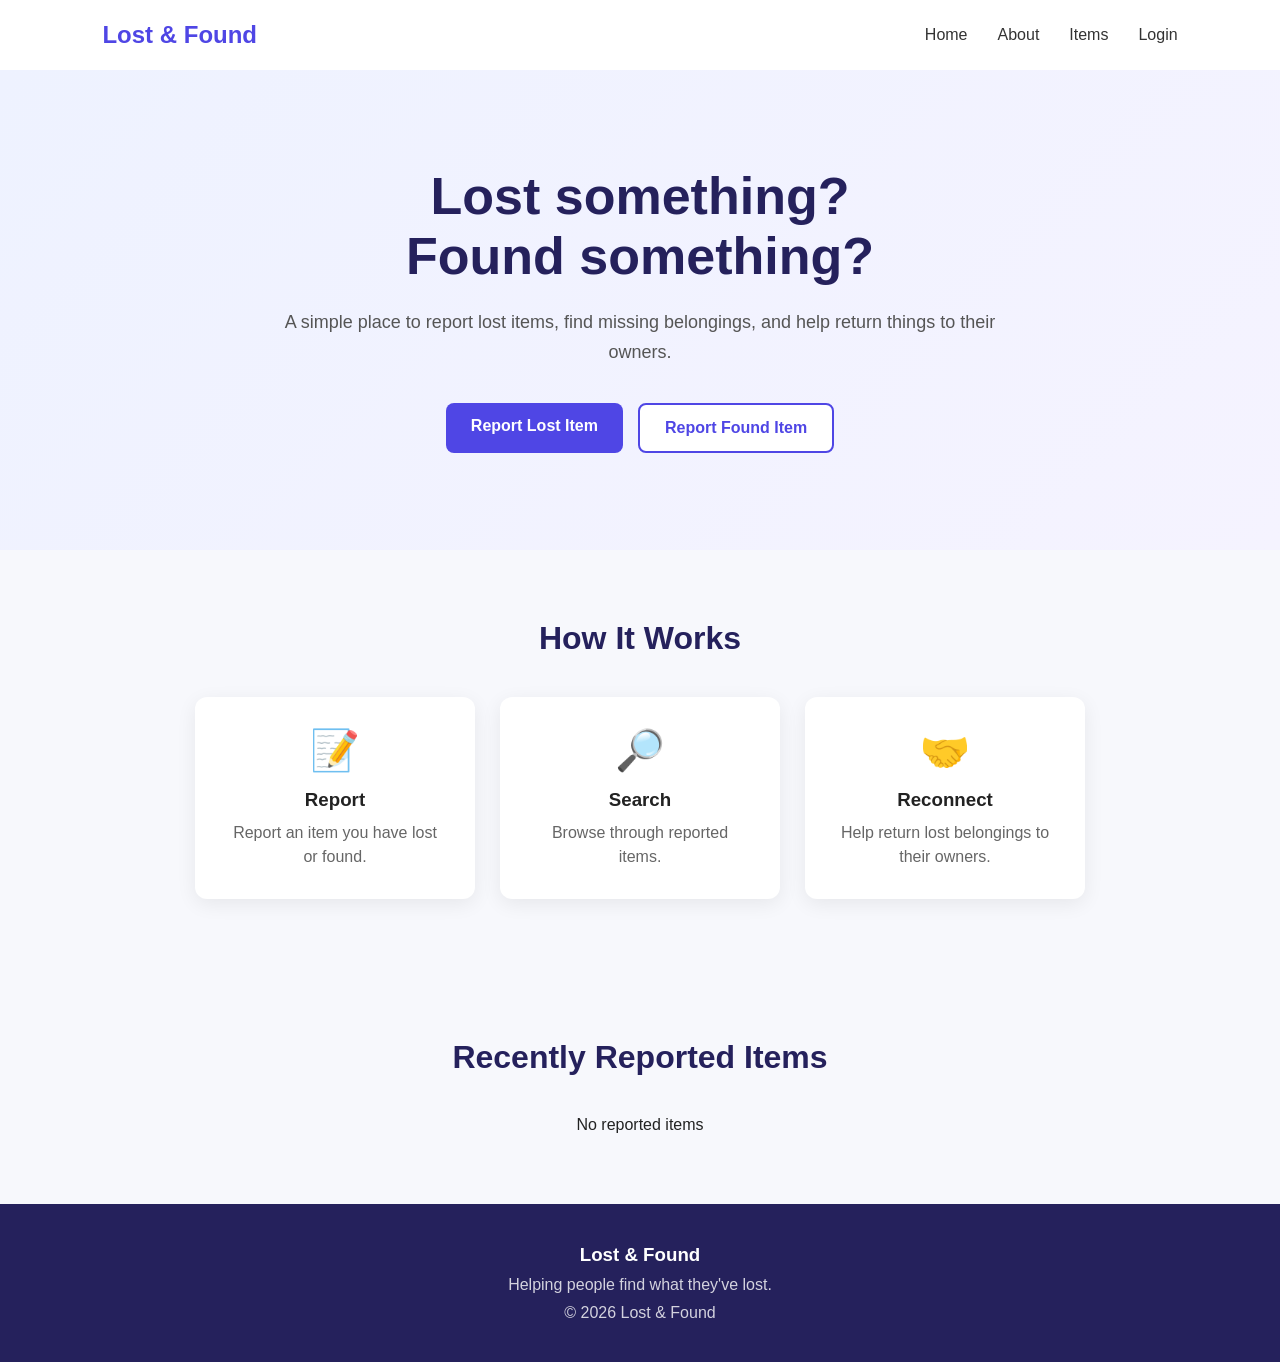
==== index.html @ a11829dc "Initial commit: Lost and Found web project" ====
<!DOCTYPE html>
<html lang="en">

<head>
    <meta charset="UTF-8">
    <meta name="viewport" content="width=device-width, initial-scale=1.0">

    <title>Lost & Found</title>

    <link rel="stylesheet" href="style.css">
</head>

<body>

    <!-- Navigation Bar -->
    <nav>
        <div class="logo">Lost & Found</div>

        <div class="nav-links">
    		<a href="index.html">Home</a>
    		<a href="#about">About</a>
    		<a href="#items">Items</a>
    		<a href="login.html">Login</a>
	</div>
    </nav>


    <!-- Hero Section -->
    <section class="hero">

        <div class="hero-text">

            <h1>Lost something?<br>Found something?</h1>

            <p>
                A simple place to report lost items,
                find missing belongings, and help return
                things to their owners.
            </p>

            <div class="buttons">

                <a href="report.html?type=lost" class="button lost-button">
                    Report Lost Item
                </a>

                <a href="report.html?type=found" class="button found-button">
                    Report Found Item
                </a>

            </div>

        </div>

    </section>


    <!-- How It Works -->
    <section class="section" id="about">

        <h2>How It Works</h2>

        <div class="steps">

            <div class="card">
                <div class="icon">📝</div>
                <h3>Report</h3>
                <p>
                    Report an item you have lost or found.
                </p>
            </div>

            <div class="card">
                <div class="icon">🔎</div>
                <h3>Search</h3>
                <p>
                    Browse through reported items.
                </p>
            </div>

            <div class="card">
                <div class="icon">🤝</div>
                <h3>Reconnect</h3>
                <p>
                    Help return lost belongings to their owners.
                </p>
            </div>

        </div>

    </section>


    <!-- Recent Items -->
    <section class="section" id="items">

        <h2>Recently Reported Items</h2>

       
               
                <p>
                    No reported items
                </p>

               
    </section>


    <!-- Footer -->
    <footer>

        <h3>Lost & Found</h3>

        <p>
            Helping people find what they've lost.
        </p>

        <p>
            © 2026 Lost & Found
        </p>

    </footer>


    <script>

        function showMessage() {

            alert(
                "Item details will be available here."
            );

        }

    </script>

</body>

</html>
---- style.css ----
/* General page settings */

* {
    margin: 0;
    padding: 0;
    box-sizing: border-box;
}

body {
    font-family: Arial, sans-serif;
    background-color: #f7f8fc;
    color: #222;
}


/* Navigation Bar */

nav {
    height: 70px;

    display: flex;
    align-items: center;
    justify-content: space-between;

    padding: 0 8%;

    background-color: white;

    box-shadow: 0 2px 10px rgba(0, 0, 0, 0.08);
}

.logo {
    font-size: 24px;
    font-weight: bold;
    color: #4f46e5;
}

.nav-links {
    display: flex;
    gap: 30px;
}

.nav-links a {
    text-decoration: none;
    color: #333;
    font-weight: 500;
}

.nav-links a:hover {
    color: #4f46e5;
}


/* Hero Section */

.hero {
    min-height: 480px;

    display: flex;
    align-items: center;
    justify-content: center;

    text-align: center;

    padding: 60px 20px;

    background: linear-gradient(
        135deg,
        #eef2ff,
        #f5f3ff
    );
}

.hero-text {
    max-width: 750px;
}

.hero h1 {
    font-size: 52px;
    line-height: 1.15;
    margin-bottom: 20px;
    color: #25215c;
}

.hero p {
    font-size: 18px;
    line-height: 1.7;
    color: #555;

    margin-bottom: 35px;
}


/* Buttons */

.buttons {
    display: flex;
    justify-content: center;
    gap: 15px;
    flex-wrap: wrap;
}

.button {
    padding: 14px 25px;

    border-radius: 8px;

    text-decoration: none;

    font-weight: bold;

    transition: 0.2s;
}

.lost-button {
    background-color: #4f46e5;
    color: white;
}

.found-button {
    background-color: white;
    color: #4f46e5;

    border: 2px solid #4f46e5;
}

.button:hover {
    transform: translateY(-2px);
}


/* General Sections */

.section {
    padding: 70px 8%;
    text-align: center;
}

.section h2 {
    font-size: 32px;
    margin-bottom: 40px;
    color: #25215c;
}


/* How It Works */

.steps {
    display: flex;
    justify-content: center;
    gap: 25px;
    flex-wrap: wrap;
}

.card {
    background-color: white;

    width: 280px;

    padding: 30px;

    border-radius: 12px;

    box-shadow: 0 5px 20px rgba(0, 0, 0, 0.07);
}

.icon {
    font-size: 40px;
    margin-bottom: 15px;
}

.card h3 {
    margin-bottom: 10px;
}

.card p {
    color: #666;
    line-height: 1.5;
}


/* Items */

.items-container {
    display: flex;
    justify-content: center;
    gap: 25px;
    flex-wrap: wrap;
}

.item-card {
    background-color: white;

    width: 280px;

    padding: 25px;

    text-align: left;

    border-radius: 12px;

    box-shadow: 0 5px 20px rgba(0, 0, 0, 0.07);
}

.item-card h3 {
    margin: 15px 0;
}

.item-card p {
    margin: 8px 0;
    color: #666;
}


/* Lost / Found labels */

.status {
    display: inline-block;

    padding: 5px 10px;

    border-radius: 20px;

    font-size: 12px;

    font-weight: bold;
}

.status.lost {
    background-color: #fee2e2;
    color: #dc2626;
}

.status.found {
    background-color: #dcfce7;
    color: #16a34a;
}


/* Item button */

.item-card button {
    margin-top: 15px;

    padding: 10px 15px;

    border: none;

    border-radius: 6px;

    background-color: #4f46e5;

    color: white;

    cursor: pointer;
}

.item-card button:hover {
    background-color: #3730a3;
}


/* Footer */

footer {
    text-align: center;

    padding: 40px;

    background-color: #25215c;

    color: white;
}

footer p {
    margin-top: 10px;
    opacity: 0.8;
}

/* Report Form */

.form-container {
    max-width: 600px;
    margin: auto;

    background-color: white;

    padding: 35px;

    border-radius: 12px;

    box-shadow: 0 5px 20px rgba(0, 0, 0, 0.08);

    text-align: left;
}

form {
    display: flex;
    flex-direction: column;
    gap: 10px;
}

form label {
    font-weight: bold;
    margin-top: 10px;
}

form input,
form select,
form textarea {
    padding: 12px;

    border: 1px solid #ccc;

    border-radius: 6px;

    font-family: inherit;

    font-size: 15px;
}

form textarea {
    resize: vertical;
}

.submit-button {
    margin-top: 20px;

    padding: 14px;

    border: none;

    border-radius: 7px;

    background-color: #4f46e5;

    color: white;

    font-size: 16px;

    font-weight: bold;

    cursor: pointer;
}

.submit-button:hover {
    background-color: #3730a3;
}
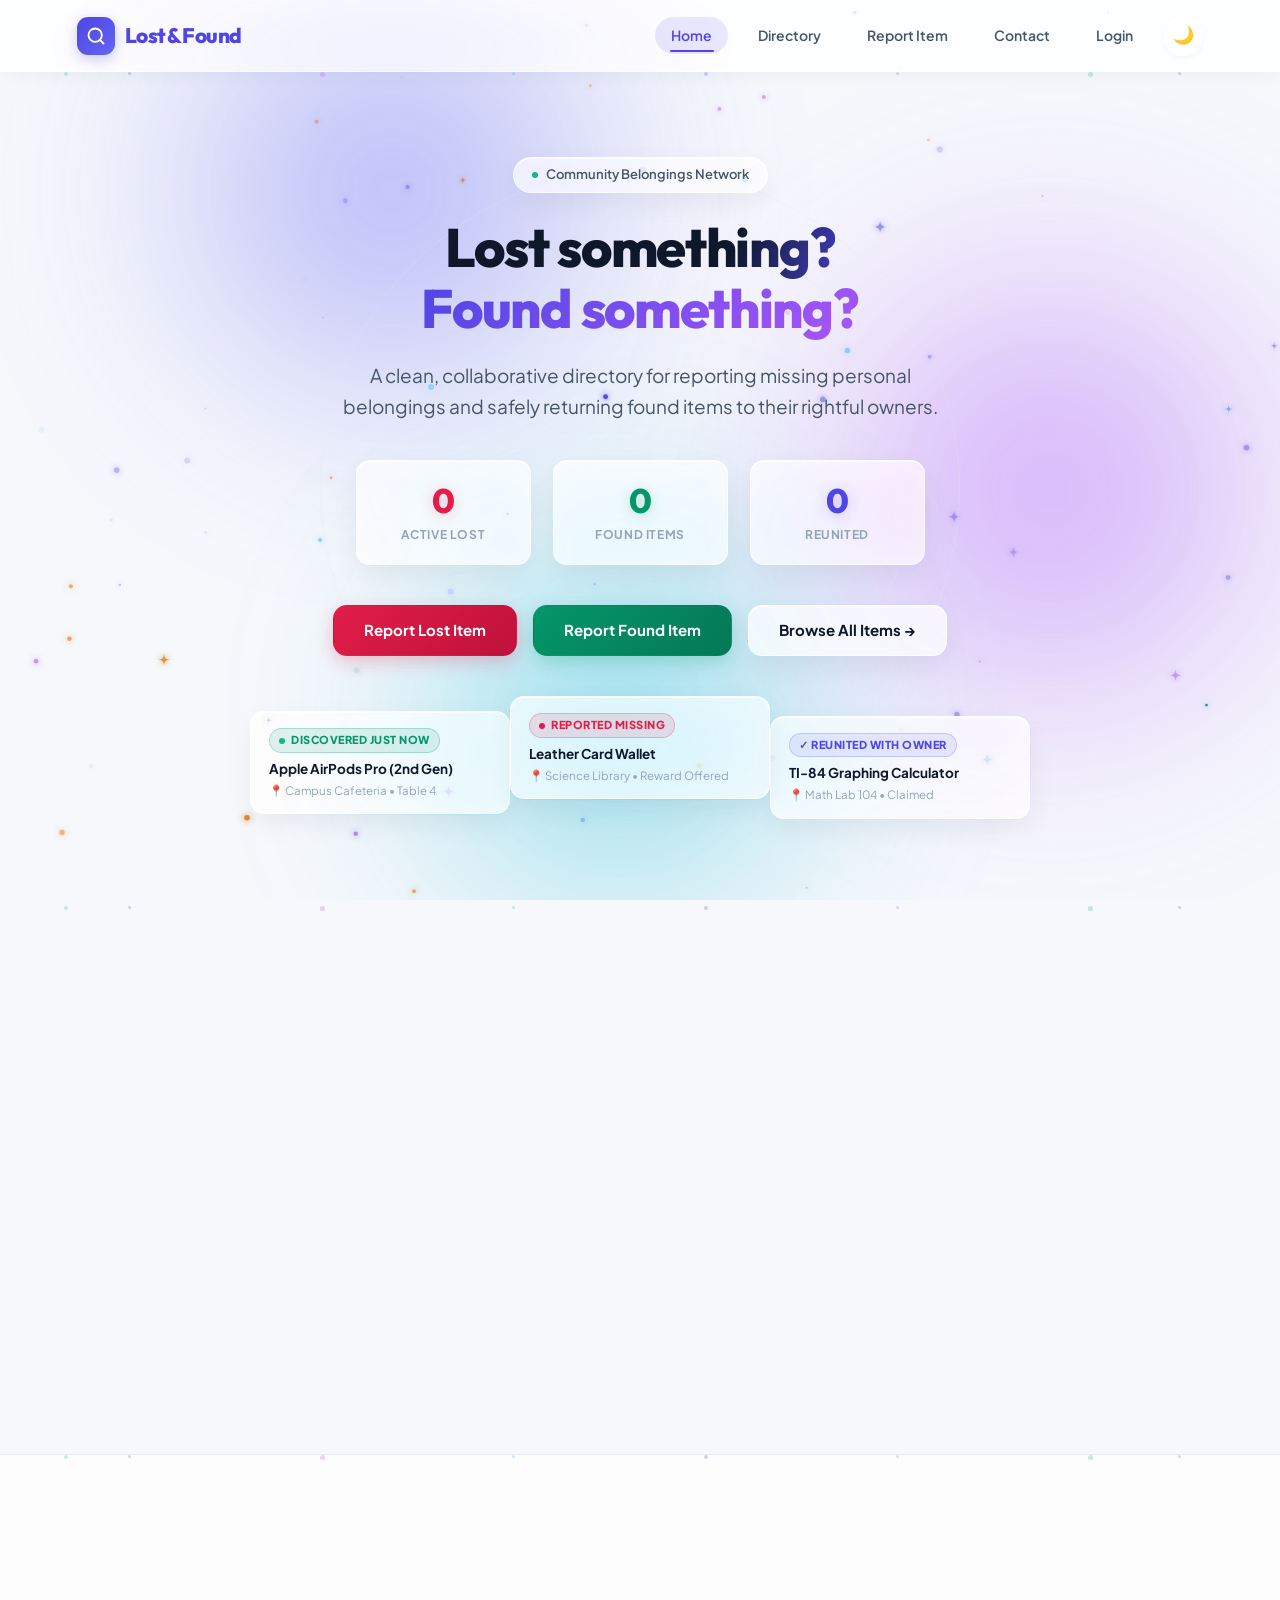
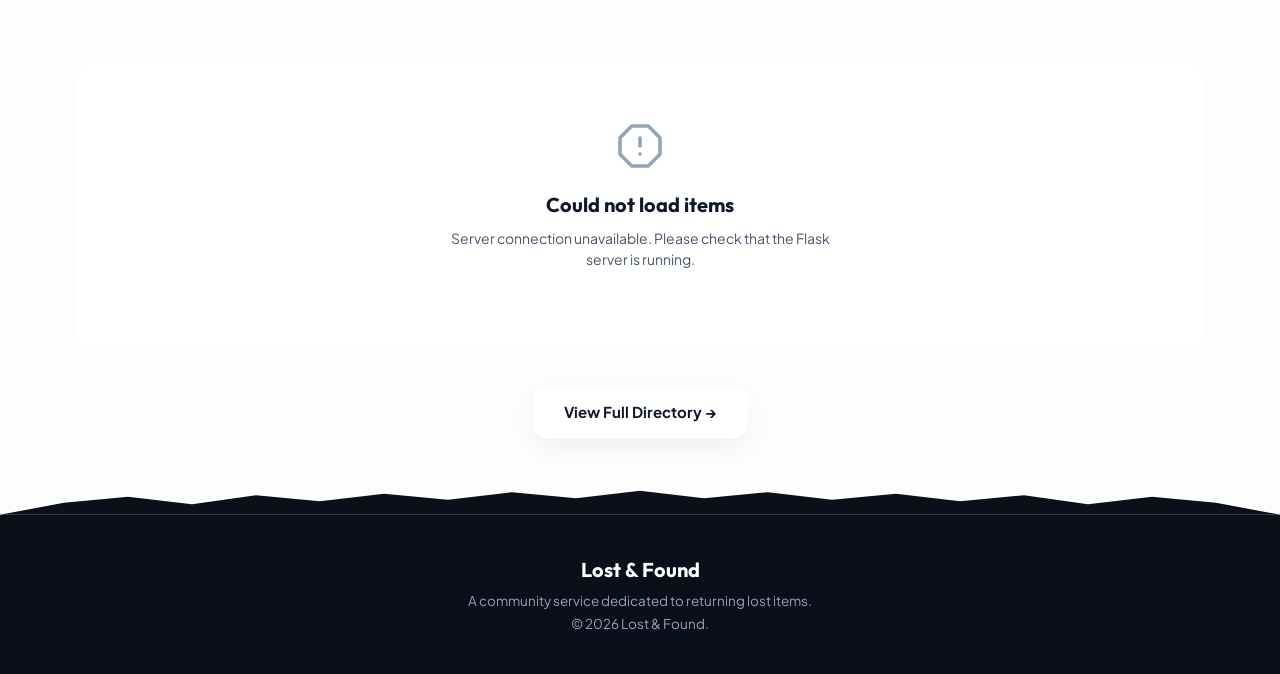
==== commit 80a0e1ad: "feat: Full-stack Lost & Found with Flask backend, glassmorphic UI, live animations & contact page - " ====
--- a/index.html
+++ b/index.html
@@ -1,139 +1,277 @@
 <!DOCTYPE html>
 <html lang="en">
-
 <head>
     <meta charset="UTF-8">
     <meta name="viewport" content="width=device-width, initial-scale=1.0">
-
-    <title>Lost & Found</title>
-
+    <title>Lost & Found - Campus & Community Directory</title>
     <link rel="stylesheet" href="style.css">
 </head>
-
 <body>
 
     <!-- Navigation Bar -->
     <nav>
-        <div class="logo">Lost & Found</div>
+        <a href="index.html" class="logo-container">
+            <div class="logo-icon-svg">
+                <svg width="20" height="20" viewBox="0 0 24 24" fill="none" stroke="currentColor" stroke-width="2.2" stroke-linecap="round" stroke-linejoin="round">
+                    <circle cx="11" cy="11" r="8"></circle>
+                    <line x1="21" y1="21" x2="16.65" y2="16.65"></line>
+                </svg>
+            </div>
+            <div class="logo-text">Lost<span>&</span>Found</div>
+        </a>
 
         <div class="nav-links">
-    		<a href="index.html">Home</a>
-    		<a href="#about">About</a>
-    		<a href="#items">Items</a>
-    		<a href="login.html">Login</a>
-	</div>
+            <a href="index.html" class="active">Home</a>
+            <a href="items.html">Directory</a>
+            <a href="report.html">Report Item</a>
+            <a href="contact.html">Contact</a>
+            <a href="login.html">Login</a>
+        </div>
     </nav>
-
 
     <!-- Hero Section -->
     <section class="hero">
-
         <div class="hero-text">
-
-            <h1>Lost something?<br>Found something?</h1>
-
+            <div class="hero-badge">
+                <span class="ticker-pulse"></span>
+                <span>Community Belongings Network</span>
+            </div>
+            <h1>Lost something?<br><span class="highlight">Found something?</span></h1>
             <p>
-                A simple place to report lost items,
-                find missing belongings, and help return
-                things to their owners.
+                A clean, collaborative directory for reporting missing personal belongings and safely returning found items to their rightful owners.
             </p>
 
+            <!-- Live Stats Overview with Animated Numbers -->
+            <div class="stats-container" id="statsContainer">
+                <div class="stat-card">
+                    <div class="stat-number lost" id="statLost">0</div>
+                    <div class="stat-label">Active Lost</div>
+                </div>
+                <div class="stat-card">
+                    <div class="stat-number found" id="statFound">0</div>
+                    <div class="stat-label">Found Items</div>
+                </div>
+                <div class="stat-card">
+                    <div class="stat-number resolved" id="statResolved">0</div>
+                    <div class="stat-label">Reunited</div>
+                </div>
+            </div>
+
             <div class="buttons">
-
                 <a href="report.html?type=lost" class="button lost-button">
                     Report Lost Item
                 </a>
-
                 <a href="report.html?type=found" class="button found-button">
                     Report Found Item
                 </a>
-
-            </div>
-
-        </div>
-
+                <a href="items.html" class="button browse-button">
+                    Browse All Items →
+                </a>
+            </div>
+
+            <!-- Live Floating Showcase Cards -->
+            <div class="hero-showcase">
+                <div class="floating-showcase-card float-card-1">
+                    <div class="fsc-badge found">
+                        <span class="ticker-pulse"></span> Discovered Just Now
+                    </div>
+                    <div class="fsc-title">Apple AirPods Pro (2nd Gen)</div>
+                    <div class="fsc-meta">📍 Campus Cafeteria • Table 4</div>
+                </div>
+
+                <div class="floating-showcase-card float-card-2">
+                    <div class="fsc-badge lost">
+                        <span class="ticker-pulse" style="background: var(--lost-color);"></span> Reported Missing
+                    </div>
+                    <div class="fsc-title">Leather Card Wallet</div>
+                    <div class="fsc-meta">📍 Science Library • Reward Offered</div>
+                </div>
+
+                <div class="floating-showcase-card float-card-3">
+                    <div class="fsc-badge resolved">
+                        ✓ Reunited With Owner
+                    </div>
+                    <div class="fsc-title">TI-84 Graphing Calculator</div>
+                    <div class="fsc-meta">📍 Math Lab 104 • Claimed</div>
+                </div>
+            </div>
+        </div>
     </section>
 
-
-    <!-- How It Works -->
+    <!-- How It Works Section -->
     <section class="section" id="about">
-
-        <h2>How It Works</h2>
-
-        <div class="steps">
-
-            <div class="card">
-                <div class="icon">📝</div>
-                <h3>Report</h3>
-                <p>
-                    Report an item you have lost or found.
-                </p>
-            </div>
-
-            <div class="card">
-                <div class="icon">🔎</div>
-                <h3>Search</h3>
-                <p>
-                    Browse through reported items.
-                </p>
-            </div>
-
-            <div class="card">
-                <div class="icon">🤝</div>
-                <h3>Reconnect</h3>
-                <p>
-                    Help return lost belongings to their owners.
-                </p>
-            </div>
-
-        </div>
-
+        <div class="section-header">
+            <h2>How It Works</h2>
+            <p>A simple and transparent process to recover belongings</p>
+        </div>
+
+        <div class="steps-grid">
+            <div class="step-card">
+                <div class="step-icon-wrapper">
+                    <svg width="28" height="28" viewBox="0 0 24 24" fill="none" stroke="currentColor" stroke-width="2" stroke-linecap="round" stroke-linejoin="round">
+                        <path d="M11 4H4a2 2 0 0 0-2 2v14a2 2 0 0 0 2 2h14a2 2 0 0 0 2-2v-7"></path>
+                        <path d="M18.5 2.5a2.121 2.121 0 0 1 3 3L12 15l-4 1 1-4 9.5-9.5z"></path>
+                    </svg>
+                </div>
+                <h3>1. Submit a Report</h3>
+                <p>Post the item name, category, approximate date, discovery location, and an optional clear photo.</p>
+            </div>
+
+            <div class="step-card">
+                <div class="step-icon-wrapper">
+                    <svg width="28" height="28" viewBox="0 0 24 24" fill="none" stroke="currentColor" stroke-width="2" stroke-linecap="round" stroke-linejoin="round">
+                        <circle cx="11" cy="11" r="8"></circle>
+                        <line x1="21" y1="21" x2="16.65" y2="16.65"></line>
+                    </svg>
+                </div>
+                <h3>2. Search & Filter</h3>
+                <p>Filter by location or category. Our directory updates live as community members log reports.</p>
+            </div>
+
+            <div class="step-card">
+                <div class="step-icon-wrapper">
+                    <svg width="28" height="28" viewBox="0 0 24 24" fill="none" stroke="currentColor" stroke-width="2" stroke-linecap="round" stroke-linejoin="round">
+                        <path d="M22 11.08V12a10 10 0 1 1-5.93-9.14"></path>
+                        <polyline points="22 4 12 14.01 9 11.01"></polyline>
+                    </svg>
+                </div>
+                <h3>3. Verify & Reconnect</h3>
+                <p>Reach out securely via email or phone, verify ownership details, and mark the item resolved.</p>
+            </div>
+        </div>
     </section>
 
-
-    <!-- Recent Items -->
-    <section class="section" id="items">
-
-        <h2>Recently Reported Items</h2>
-
-       
-               
-                <p>
-                    No reported items
-                </p>
-
-               
+    <!-- Recently Reported Items Section -->
+    <section class="section" id="items" style="background-color: var(--card-bg); border-top: 1px solid var(--border-color); border-bottom: 1px solid var(--border-color);">
+        <div class="section-header">
+            <h2>Recently Reported Items</h2>
+            <p>Latest active entries in the community directory</p>
+        </div>
+
+        <div id="recentItemsGrid" class="items-grid">
+            <div style="grid-column: 1 / -1; text-align: center; padding: 40px; color: var(--text-muted);">
+                Loading recent items...
+            </div>
+        </div>
+
+        <div style="text-align: center; margin-top: 36px;">
+            <a href="items.html" class="button browse-button" style="padding: 13px 30px; font-size: 15px;">
+                View Full Directory →
+            </a>
+        </div>
     </section>
-
 
     <!-- Footer -->
     <footer>
-
         <h3>Lost & Found</h3>
-
-        <p>
-            Helping people find what they've lost.
-        </p>
-
-        <p>
-            © 2026 Lost & Found
-        </p>
-
+        <p>A community service dedicated to returning lost items.</p>
+        <p>© 2026 Lost & Found.</p>
     </footer>
 
-
+    <script src="app.js"></script>
     <script>
-
-        function showMessage() {
-
-            alert(
-                "Item details will be available here."
-            );
-
+        async function loadStats() {
+            try {
+                const res = await fetch('/api/stats');
+                const data = await res.json();
+                
+                animateNumber(document.getElementById('statLost'), 0, data.lost, 1000);
+                animateNumber(document.getElementById('statFound'), 0, data.found, 1000);
+                animateNumber(document.getElementById('statResolved'), 0, data.resolved, 1000);
+            } catch (err) {
+                console.error("Failed to load stats:", err);
+            }
         }
 
+        async function loadRecentItems() {
+            const container = document.getElementById('recentItemsGrid');
+            try {
+                const res = await fetch('/api/items?status=open');
+                const items = await res.json();
+
+                if (!items || items.length === 0) {
+                    container.innerHTML = `
+                        <div class="empty-state">
+                            <svg class="empty-state-svg" viewBox="0 0 24 24" fill="none" stroke="currentColor" stroke-width="1.8" stroke-linecap="round" stroke-linejoin="round">
+                                <circle cx="12" cy="12" r="10"></circle>
+                                <line x1="8" y1="12" x2="16" y2="12"></line>
+                            </svg>
+                            <h3>No active items right now</h3>
+                            <p>Be the first one to post a lost or found report in your area!</p>
+                            <a href="report.html" class="button browse-button">Report Item</a>
+                        </div>
+                    `;
+                    return;
+                }
+
+                // Show up to 6 recent items with spotlight cards
+                const recent = items.slice(0, 6);
+                container.innerHTML = recent.map((item, index) => {
+                    const typeClass = item.type === 'lost' ? 'lost' : 'found';
+                    const typeLabel = item.type === 'lost' ? 'Lost' : 'Found';
+                    const imageHtml = item.image_url 
+                        ? `<img src="${item.image_url}" alt="${escapeHtml(item.title)}">`
+                        : getCategorySVG(item.category);
+
+                    return `
+                        <div class="item-card" style="animation-delay: ${index * 60}ms;">
+                            <div class="item-card-image-wrap">
+                                <div class="item-badge-top">
+                                    <span class="status-badge ${typeClass}">${typeLabel}</span>
+                                </div>
+                                ${imageHtml}
+                            </div>
+                            <div class="item-card-body">
+                                <div class="item-category-tag">${escapeHtml(item.category)}</div>
+                                <h3 class="item-card-title">${escapeHtml(item.title)}</h3>
+                                <p class="item-card-desc">${escapeHtml(item.description || "No description provided.")}</p>
+                                
+                                <div class="item-meta-row">
+                                    <svg viewBox="0 0 24 24" fill="none" stroke="currentColor" stroke-width="2" stroke-linecap="round" stroke-linejoin="round">
+                                        <path d="M21 10c0 7-9 13-9 13s-9-6-9-13a9 9 0 0 1 18 0z"></path>
+                                        <circle cx="12" cy="10" r="3"></circle>
+                                    </svg>
+                                    <span>${escapeHtml(item.location)}</span>
+                                </div>
+                                <div class="item-meta-row">
+                                    <svg viewBox="0 0 24 24" fill="none" stroke="currentColor" stroke-width="2" stroke-linecap="round" stroke-linejoin="round">
+                                        <rect x="3" y="4" width="18" height="18" rx="2" ry="2"></rect>
+                                        <line x1="16" y1="2" x2="16" y2="6"></line>
+                                        <line x1="8" y1="2" x2="8" y2="6"></line>
+                                        <line x1="3" y1="10" x2="21" y2="10"></line>
+                                    </svg>
+                                    <span>${escapeHtml(item.item_date)}</span>
+                                </div>
+                                
+                                <div class="item-card-footer">
+                                    <button class="btn-card-details" onclick='openItemModal(${JSON.stringify(item).replace(/'/g, "&#39;")})'>
+                                        View Details & Contact
+                                    </button>
+                                </div>
+                            </div>
+                        </div>
+                    `;
+                }).join('');
+
+            } catch (err) {
+                container.innerHTML = `
+                    <div class="empty-state">
+                        <svg class="empty-state-svg" viewBox="0 0 24 24" fill="none" stroke="currentColor" stroke-width="1.8" stroke-linecap="round" stroke-linejoin="round">
+                            <polygon points="7.86 2 16.14 2 22 7.86 22 16.14 16.14 22 7.86 22 2 16.14 2 7.86 7.86 2"></polygon>
+                            <line x1="12" y1="8" x2="12" y2="12"></line>
+                            <line x1="12" y1="16" x2="12.01" y2="16"></line>
+                        </svg>
+                        <h3>Could not load items</h3>
+                        <p>Server connection unavailable. Please check that the Flask server is running.</p>
+                    </div>
+                `;
+            }
+        }
+
+        document.addEventListener('DOMContentLoaded', () => {
+            loadStats();
+            loadRecentItems();
+        });
     </script>
-
 </body>
-
 </html>
--- a/style.css
+++ b/style.css
@@ -1,4 +1,106 @@
-/* General page settings */
+@import url('https://fonts.googleapis.com/css2?family=Plus+Jakarta+Sans:wght@400;500;600;700;800&family=Outfit:wght@500;600;700;800&display=swap');
+
+:root {
+    --primary: #4f46e5;
+    --primary-hover: #4338ca;
+    --primary-light: rgba(79, 70, 229, 0.12);
+    --primary-glow: rgba(79, 70, 229, 0.28);
+    --primary-glow-subtle: rgba(79, 70, 229, 0.1);
+    
+    --lost-color: #e11d48;
+    --lost-hover: #be123c;
+    --lost-bg: rgba(225, 29, 72, 0.12);
+    --lost-border: rgba(225, 29, 72, 0.25);
+    --lost-glow: rgba(225, 29, 72, 0.25);
+    
+    --found-color: #059669;
+    --found-hover: #047857;
+    --found-bg: rgba(5, 150, 105, 0.12);
+    --found-border: rgba(5, 150, 105, 0.25);
+    --found-glow: rgba(5, 150, 105, 0.25);
+
+    --resolved-color: #475569;
+    --resolved-bg: rgba(71, 85, 105, 0.12);
+
+    --bg-page: #f6f8fc;
+    --card-bg: rgba(255, 255, 255, 0.75);
+    --card-surface: rgba(255, 255, 255, 0.85);
+    --glass-bg: rgba(255, 255, 255, 0.72);
+    --glass-modal-bg: rgba(255, 255, 255, 0.88);
+    --glass-border: rgba(255, 255, 255, 0.65);
+    --glass-shine: inset 0 1px 0 0 rgba(255, 255, 255, 0.9);
+    --glass-shadow: 0 10px 30px -4px rgba(15, 23, 42, 0.08);
+
+    --text-primary: #0f172a;
+    --text-secondary: #475569;
+    --text-muted: #94a3b8;
+    --border-color: rgba(226, 232, 240, 0.8);
+    --border-hover: rgba(99, 102, 241, 0.4);
+    --nav-bg: rgba(255, 255, 255, 0.8);
+    --input-bg: rgba(255, 255, 255, 0.75);
+    --pills-bg: rgba(241, 245, 249, 0.75);
+    --footer-bg: #0b0f19;
+    
+    --radius-sm: 8px;
+    --radius-md: 14px;
+    --radius-lg: 20px;
+    --radius-full: 9999px;
+
+    --shadow-sm: 0 2px 6px rgba(15, 23, 42, 0.04);
+    --shadow-md: 0 8px 24px -2px rgba(15, 23, 42, 0.08);
+    --shadow-lg: 0 18px 45px -4px rgba(15, 23, 42, 0.12);
+
+    --ease-spring: cubic-bezier(0.16, 1, 0.3, 1);
+    --ease-bounce: cubic-bezier(0.34, 1.56, 0.64, 1);
+    --ease-smooth: cubic-bezier(0.4, 0, 0.2, 1);
+}
+
+/* ---------------- Dark Mode Glassmorphism ---------------- */
+[data-theme="dark"] {
+    --primary: #818cf8;
+    --primary-hover: #6366f1;
+    --primary-light: rgba(129, 140, 248, 0.15);
+    --primary-glow: rgba(129, 140, 248, 0.4);
+    --primary-glow-subtle: rgba(129, 140, 248, 0.15);
+
+    --lost-color: #fb7185;
+    --lost-hover: #f43f5e;
+    --lost-bg: rgba(244, 63, 94, 0.15);
+    --lost-border: rgba(251, 113, 133, 0.3);
+    --lost-glow: rgba(244, 63, 94, 0.3);
+
+    --found-color: #34d399;
+    --found-hover: #10b981;
+    --found-bg: rgba(16, 185, 129, 0.15);
+    --found-border: rgba(52, 211, 153, 0.3);
+    --found-glow: rgba(16, 185, 129, 0.3);
+
+    --resolved-color: #94a3b8;
+    --resolved-bg: rgba(51, 65, 85, 0.35);
+
+    --bg-page: #060911;
+    --card-bg: rgba(15, 23, 42, 0.65);
+    --card-surface: rgba(17, 24, 39, 0.75);
+    --glass-bg: rgba(15, 23, 42, 0.62);
+    --glass-modal-bg: rgba(15, 23, 42, 0.85);
+    --glass-border: rgba(255, 255, 255, 0.12);
+    --glass-shine: inset 0 1px 0 0 rgba(255, 255, 255, 0.16);
+    --glass-shadow: 0 14px 40px -4px rgba(0, 0, 0, 0.65);
+
+    --text-primary: #f8fafc;
+    --text-secondary: #94a3b8;
+    --text-muted: #64748b;
+    --border-color: rgba(255, 255, 255, 0.1);
+    --border-hover: rgba(129, 140, 248, 0.45);
+    --nav-bg: rgba(6, 9, 17, 0.75);
+    --input-bg: rgba(15, 23, 42, 0.7);
+    --pills-bg: rgba(15, 23, 42, 0.8);
+    --footer-bg: #03050a;
+
+    --shadow-sm: 0 2px 6px rgba(0, 0, 0, 0.4);
+    --shadow-md: 0 8px 26px -2px rgba(0, 0, 0, 0.6);
+    --shadow-lg: 0 20px 50px -4px rgba(0, 0, 0, 0.75);
+}
 
 * {
     margin: 0;
@@ -6,343 +108,2229 @@
     box-sizing: border-box;
 }
 
+html {
+    scroll-behavior: smooth;
+}
+
 body {
-    font-family: Arial, sans-serif;
-    background-color: #f7f8fc;
-    color: #222;
-}
-
-
-/* Navigation Bar */
-
+    font-family: 'Plus Jakarta Sans', -apple-system, BlinkMacSystemFont, "Segoe UI", Roboto, sans-serif;
+    background-color: var(--bg-page);
+    color: var(--text-primary);
+    line-height: 1.5;
+    min-height: 100vh;
+    display: flex;
+    flex-direction: column;
+    overflow-x: hidden;
+    position: relative;
+    transition: background-color 0.35s ease, color 0.35s ease;
+}
+
+/* ---------------- Live Animated Ambient Aurora & Sparkle Canvas ---------------- */
+#sparkle-canvas {
+    position: fixed;
+    top: 0;
+    left: 0;
+    width: 100vw;
+    height: 100vh;
+    pointer-events: none;
+    z-index: 0;
+}
+
+.ambient-aurora-bg {
+    position: fixed;
+    top: 0;
+    left: 0;
+    width: 100vw;
+    height: 100vh;
+    pointer-events: none;
+    z-index: 0;
+    overflow: hidden;
+}
+
+.aurora-blob {
+    position: absolute;
+    border-radius: 50%;
+    filter: blur(95px);
+    opacity: 0.55;
+    animation-iteration-count: infinite;
+    animation-timing-function: ease-in-out;
+    animation-direction: alternate;
+}
+
+[data-theme="dark"] .aurora-blob {
+    opacity: 0.42;
+    filter: blur(105px);
+}
+
+.aurora-blob-1 {
+    width: 580px;
+    height: 580px;
+    background: radial-gradient(circle, #6366f1 0%, rgba(99, 102, 241, 0) 70%);
+    top: -100px;
+    left: 8%;
+    animation-name: auroraFlow1;
+    animation-duration: 22s;
+}
+
+.aurora-blob-2 {
+    width: 620px;
+    height: 620px;
+    background: radial-gradient(circle, #a855f7 0%, rgba(168, 85, 247, 0) 70%);
+    top: 20%;
+    right: -80px;
+    animation-name: auroraFlow2;
+    animation-duration: 26s;
+}
+
+.aurora-blob-3 {
+    width: 520px;
+    height: 520px;
+    background: radial-gradient(circle, #06b6d4 0%, rgba(6, 182, 212, 0) 70%);
+    bottom: -80px;
+    left: 28%;
+    animation-name: auroraFlow3;
+    animation-duration: 24s;
+}
+
+@keyframes auroraFlow1 {
+    0% { transform: translate(0, 0) scale(1); }
+    50% { transform: translate(110px, 90px) scale(1.18); }
+    100% { transform: translate(-70px, 130px) scale(0.92); }
+}
+
+@keyframes auroraFlow2 {
+    0% { transform: translate(0, 0) scale(1); }
+    50% { transform: translate(-120px, 80px) scale(1.22); }
+    100% { transform: translate(80px, -50px) scale(0.9); }
+}
+
+@keyframes auroraFlow3 {
+    0% { transform: translate(0, 0) scale(1); }
+    50% { transform: translate(-90px, -80px) scale(1.2); }
+    100% { transform: translate(100px, 70px) scale(0.94); }
+}
+
+/* ---------------- Navigation Bar (Frosted Glass) ---------------- */
 nav {
-    height: 70px;
-
+    height: 72px;
     display: flex;
     align-items: center;
     justify-content: space-between;
-
-    padding: 0 8%;
-
-    background-color: white;
-
-    box-shadow: 0 2px 10px rgba(0, 0, 0, 0.08);
-}
-
-.logo {
-    font-size: 24px;
-    font-weight: bold;
-    color: #4f46e5;
+    padding: 0 6%;
+    background-color: var(--nav-bg);
+    backdrop-filter: blur(20px) saturate(180%);
+    -webkit-backdrop-filter: blur(20px) saturate(180%);
+    position: sticky;
+    top: 0;
+    z-index: 100;
+    border-bottom: 1px solid var(--glass-border);
+    box-shadow: 0 4px 20px -2px rgba(0, 0, 0, 0.05);
+    transition: all 0.3s ease;
+}
+
+.logo-container {
+    display: flex;
+    align-items: center;
+    gap: 10px;
+    text-decoration: none;
+    transition: transform 0.25s var(--ease-spring);
+}
+
+.logo-container:hover {
+    transform: scale(1.02);
+}
+
+.logo-icon-svg {
+    width: 38px;
+    height: 38px;
+    background: linear-gradient(135deg, #4f46e5 0%, #6366f1 100%);
+    border-radius: 11px;
+    display: flex;
+    align-items: center;
+    justify-content: center;
+    color: white;
+    box-shadow: 0 4px 14px var(--primary-glow);
+}
+
+.logo-text {
+    font-family: 'Outfit', sans-serif;
+    font-size: 21px;
+    font-weight: 800;
+    color: var(--text-primary);
+    letter-spacing: -0.5px;
+    display: inline-flex;
+    align-items: baseline;
+}
+
+.logo-text span {
+    color: var(--primary);
+}
+
+/* Per-letter wave animation for logo */
+.logo-letter {
+    display: inline-block;
+    animation: logoLetterWave 3s ease-in-out infinite;
+    transition: color 0.2s ease, transform 0.2s var(--ease-spring);
+}
+
+.logo-letter:hover {
+    color: var(--primary) !important;
+    transform: scale(1.2) translateY(-3px) !important;
+    animation-play-state: paused;
+}
+
+.logo-letter.logo-ampersand {
+    color: var(--primary);
+    animation: logoAmpersandPulse 2.5s ease-in-out infinite;
+    margin: 0 1px;
+}
+
+@keyframes logoLetterWave {
+    0%, 100% {
+        transform: translateY(0);
+    }
+    50% {
+        transform: translateY(-3px);
+    }
+}
+
+@keyframes logoAmpersandPulse {
+    0%, 100% {
+        transform: translateY(0) scale(1);
+        opacity: 1;
+    }
+    50% {
+        transform: translateY(-4px) scale(1.1);
+        opacity: 0.85;
+    }
 }
 
 .nav-links {
     display: flex;
-    gap: 30px;
+    align-items: center;
+    gap: 14px;
 }
 
 .nav-links a {
     text-decoration: none;
-    color: #333;
+    color: var(--text-secondary);
+    font-weight: 600;
+    font-size: 14px;
+    padding: 8px 16px;
+    border-radius: var(--radius-full);
+    transition: all 0.2s var(--ease-smooth);
+}
+
+.nav-links a:hover {
+    color: var(--primary);
+    background-color: var(--primary-light);
+}
+
+.nav-links a.active {
+    color: var(--primary);
+    background-color: var(--primary-light);
+}
+
+.theme-toggle-btn {
+    background: var(--glass-bg);
+    backdrop-filter: blur(12px);
+    -webkit-backdrop-filter: blur(12px);
+    border: 1px solid var(--glass-border);
+    width: 40px;
+    height: 40px;
+    border-radius: var(--radius-full);
+    display: flex;
+    align-items: center;
+    justify-content: center;
+    cursor: pointer;
+    font-size: 17px;
+    color: var(--text-primary);
+    box-shadow: var(--shadow-sm);
+    transition: transform 0.25s var(--ease-bounce), border-color 0.25s ease, box-shadow 0.25s ease;
+}
+
+.theme-toggle-btn:hover {
+    transform: scale(1.1) rotate(14deg);
+    border-color: var(--primary);
+    box-shadow: 0 0 16px var(--primary-glow);
+}
+
+/* Sun icon spins continuously in dark mode */
+[data-theme="dark"] .theme-toggle-btn {
+    animation: sunSpin 6s linear infinite;
+}
+
+[data-theme="dark"] .theme-toggle-btn:hover {
+    animation: sunSpin 2s linear infinite;
+    transform: scale(1.15);
+}
+
+@keyframes sunSpin {
+    from { transform: rotate(0deg); }
+    to { transform: rotate(360deg); }
+}
+
+.nav-auth-user {
+    display: flex;
+    align-items: center;
+    gap: 10px;
+    padding-left: 12px;
+    border-left: 1px solid var(--border-color);
+}
+
+.user-badge {
+    display: inline-flex;
+    align-items: center;
+    gap: 8px;
+    background: var(--glass-bg);
+    backdrop-filter: blur(12px);
+    padding: 6px 14px;
+    border-radius: var(--radius-full);
+    font-size: 13px;
+    font-weight: 600;
+    color: var(--text-primary);
+    border: 1px solid var(--glass-border);
+    box-shadow: var(--glass-shine);
+}
+
+.user-avatar-sm {
+    width: 22px;
+    height: 22px;
+    border-radius: 50%;
+    background: var(--primary);
+    color: white;
+    display: flex;
+    align-items: center;
+    justify-content: center;
+    font-size: 10px;
+    font-weight: 800;
+}
+
+.btn-nav-logout {
+    background: none;
+    border: none;
+    color: var(--lost-color);
+    font-weight: 600;
+    font-size: 13px;
+    cursor: pointer;
+    padding: 6px 12px;
+    border-radius: var(--radius-full);
+    transition: all 0.2s ease;
+}
+
+.btn-nav-logout:hover {
+    background: var(--lost-bg);
+}
+
+/* ---------------- Live Ticker Marquee Bar (Frosted Glass) ---------------- */
+.live-ticker-wrap {
+    background: var(--glass-bg);
+    backdrop-filter: blur(16px);
+    -webkit-backdrop-filter: blur(16px);
+    border-bottom: 1px solid var(--glass-border);
+    height: 44px;
+    font-size: 13px;
+    font-weight: 600;
+    color: var(--text-secondary);
+    display: flex;
+    align-items: center;
+    overflow: hidden;
+    position: relative;
+    z-index: 10;
+}
+
+.ticker-label-box {
+    display: flex;
+    align-items: center;
+    padding-left: 6%;
+    padding-right: 18px;
+    background: var(--glass-bg);
+    backdrop-filter: blur(16px);
+    -webkit-backdrop-filter: blur(16px);
+    z-index: 3;
+    flex-shrink: 0;
+    height: 100%;
+    box-shadow: 16px 0 20px -4px var(--bg-page);
+}
+
+.ticker-label {
+    display: inline-flex;
+    align-items: center;
+    gap: 6px;
+    background: rgba(16, 185, 129, 0.14);
+    color: #10b981;
+    border: 1px solid rgba(16, 185, 129, 0.35);
+    padding: 4px 11px;
+    border-radius: var(--radius-full);
+    font-size: 11px;
+    font-weight: 800;
+    letter-spacing: 0.5px;
+    text-transform: uppercase;
+    flex-shrink: 0;
+}
+
+.ticker-pulse {
+    width: 6px;
+    height: 6px;
+    border-radius: 50%;
+    background: #10b981;
+    box-shadow: 0 0 0 0 rgba(16, 185, 129, 0.7);
+    animation: livePulse 2s infinite;
+}
+
+@keyframes livePulse {
+    0% { transform: scale(0.95); box-shadow: 0 0 0 0 rgba(16, 185, 129, 0.7); }
+    70% { transform: scale(1.15); box-shadow: 0 0 0 7px rgba(16, 185, 129, 0); }
+    100% { transform: scale(0.95); box-shadow: 0 0 0 0 rgba(16, 185, 129, 0); }
+}
+
+.ticker-viewport {
+    flex: 1;
+    overflow: hidden;
+    position: relative;
+    display: flex;
+    align-items: center;
+    height: 100%;
+    mask-image: linear-gradient(to right, transparent 0%, black 24px, black calc(100% - 30px), transparent 100%);
+    -webkit-mask-image: linear-gradient(to right, transparent 0%, black 24px, black calc(100% - 30px), transparent 100%);
+}
+
+.ticker-track {
+    display: inline-flex;
+    gap: 40px;
+    white-space: nowrap;
+    animation: tickerMove 32s linear infinite;
+    padding-left: 10px;
+}
+
+.ticker-track:hover {
+    animation-play-state: paused;
+}
+
+.ticker-item {
+    display: inline-flex;
+    align-items: center;
+    gap: 8px;
+    cursor: default;
+}
+
+.ticker-item span.dot {
+    color: var(--primary);
+}
+
+@keyframes tickerMove {
+    0% { transform: translateX(0); }
+    100% { transform: translateX(-50%); }
+}
+
+/* ---------------- Hero Section ---------------- */
+.hero {
+    position: relative;
+    padding: 85px 20px 70px;
+    text-align: center;
+    background: transparent;
+    overflow: hidden;
+    z-index: 1;
+}
+
+.hero-text {
+    position: relative;
+    z-index: 2;
+    max-width: 820px;
+    margin: 0 auto;
+}
+
+.hero-badge {
+    display: inline-flex;
+    align-items: center;
+    gap: 8px;
+    padding: 7px 18px;
+    border-radius: var(--radius-full);
+    background: var(--glass-bg);
+    backdrop-filter: blur(16px) saturate(180%);
+    -webkit-backdrop-filter: blur(16px) saturate(180%);
+    border: 1px solid var(--glass-border);
+    box-shadow: var(--glass-shadow), var(--glass-shine);
+    color: var(--text-secondary);
+    font-size: 13px;
+    font-weight: 600;
+    margin-bottom: 24px;
+    transition: transform 0.25s ease;
+}
+
+.hero-badge:hover {
+    transform: translateY(-2px);
+    border-color: var(--primary);
+}
+
+.hero h1 {
+    font-family: 'Outfit', sans-serif;
+    font-size: 54px;
+    line-height: 1.14;
+    margin-bottom: 20px;
+    color: var(--text-primary);
+    font-weight: 800;
+    letter-spacing: -1.3px;
+}
+
+.hero h1 .highlight {
+    background: linear-gradient(135deg, var(--primary) 0%, #a855f7 50%, #06b6d4 100%);
+    background-size: 200% 200%;
+    -webkit-background-clip: text;
+    -webkit-text-fill-color: transparent;
+    display: inline-block;
+    animation: gradientShift 6s ease infinite alternate;
+}
+
+@keyframes gradientShift {
+    0% { background-position: 0% 50%; }
+    100% { background-position: 100% 50%; }
+}
+
+.hero p {
+    font-size: 19px;
+    line-height: 1.65;
+    color: var(--text-secondary);
+    margin-bottom: 38px;
+    max-width: 640px;
+    margin-left: auto;
+    margin-right: auto;
+}
+
+/* ---------------- Floating Live Showcase Cards ---------------- */
+.hero-showcase {
+    position: relative;
+    max-width: 820px;
+    height: 140px;
+    margin: 40px auto 0;
+    display: flex;
+    justify-content: center;
+    align-items: center;
+}
+
+.floating-showcase-card {
+    position: absolute;
+    background: var(--glass-bg);
+    backdrop-filter: blur(24px) saturate(180%);
+    -webkit-backdrop-filter: blur(24px) saturate(180%);
+    border: 1px solid var(--glass-border);
+    box-shadow: var(--glass-shadow), var(--glass-shine);
+    border-radius: var(--radius-md);
+    padding: 14px 18px;
+    text-align: left;
+    width: 260px;
+    transition: transform 0.35s var(--ease-spring), box-shadow 0.35s ease;
+    cursor: default;
+    z-index: 2;
+}
+
+.floating-showcase-card:hover {
+    transform: scale(1.06) translateY(-10px) !important;
+    box-shadow: 0 20px 45px -5px rgba(0, 0, 0, 0.2), var(--glass-shine);
+    z-index: 10;
+}
+
+.float-card-1 {
+    left: 20px;
+    top: 15px;
+    animation: floatMotion1 5.5s ease-in-out infinite alternate;
+}
+
+.float-card-2 {
+    left: 50%;
+    transform: translateX(-50%);
+    top: 0px;
+    animation: floatMotion2 6.5s ease-in-out infinite alternate;
+    z-index: 3;
+}
+
+.float-card-3 {
+    right: 20px;
+    top: 20px;
+    animation: floatMotion3 6s ease-in-out infinite alternate;
+}
+
+@keyframes floatMotion1 {
+    0% { transform: translateY(0px) rotate(-1.5deg); }
+    50% { transform: translateY(-14px) rotate(0deg); }
+    100% { transform: translateY(6px) rotate(-2.5deg); }
+}
+
+@keyframes floatMotion2 {
+    0% { transform: translateX(-50%) translateY(0px) scale(1.02); }
+    50% { transform: translateX(-50%) translateY(-16px) scale(1.04); }
+    100% { transform: translateX(-50%) translateY(8px) scale(1); }
+}
+
+@keyframes floatMotion3 {
+    0% { transform: translateY(0px) rotate(1.5deg); }
+    50% { transform: translateY(-14px) rotate(3deg); }
+    100% { transform: translateY(6px) rotate(0.5deg); }
+}
+
+.fsc-badge {
+    display: inline-flex;
+    align-items: center;
+    gap: 6px;
+    font-size: 11px;
+    font-weight: 800;
+    text-transform: uppercase;
+    letter-spacing: 0.5px;
+    padding: 3px 9px;
+    border-radius: var(--radius-full);
+    margin-bottom: 6px;
+}
+
+.fsc-badge.found {
+    background: var(--found-bg);
+    color: var(--found-color);
+    border: 1px solid var(--found-border);
+}
+
+.fsc-badge.lost {
+    background: var(--lost-bg);
+    color: var(--lost-color);
+    border: 1px solid var(--lost-border);
+}
+
+.fsc-badge.resolved {
+    background: rgba(99, 102, 241, 0.12);
+    color: var(--primary);
+    border: 1px solid rgba(99, 102, 241, 0.25);
+}
+
+.fsc-title {
+    font-size: 13.5px;
+    font-weight: 700;
+    color: var(--text-primary);
+    margin-bottom: 3px;
+    white-space: nowrap;
+    overflow: hidden;
+    text-overflow: ellipsis;
+}
+
+.fsc-meta {
+    font-size: 11.5px;
+    color: var(--text-muted);
+}
+
+@media (max-width: 840px) {
+    .hero-showcase {
+        display: none;
+    }
+}
+
+/* ---------------- Live Stats Counters (Frosted Glass Tiles) ---------------- */
+.stats-container {
+    display: flex;
+    justify-content: center;
+    gap: 22px;
+    max-width: 880px;
+    margin: 0 auto 40px;
+    flex-wrap: wrap;
+    position: relative;
+    z-index: 2;
+}
+
+.stat-card {
+    background: var(--glass-bg);
+    backdrop-filter: blur(20px) saturate(180%);
+    -webkit-backdrop-filter: blur(20px) saturate(180%);
+    border: 1px solid var(--glass-border);
+    box-shadow: var(--glass-shadow), var(--glass-shine);
+    border-radius: var(--radius-md);
+    padding: 20px 32px;
+    min-width: 175px;
+    text-align: center;
+    position: relative;
+    overflow: hidden;
+    transition: transform 0.35s var(--ease-spring), box-shadow 0.35s var(--ease-spring), border-color 0.3s ease;
+}
+
+.stat-card:hover {
+    transform: translateY(-5px);
+    box-shadow: var(--shadow-lg), var(--glass-shine);
+    border-color: var(--primary);
+}
+
+.stat-number {
+    font-family: 'Outfit', sans-serif;
+    font-size: 34px;
+    font-weight: 800;
+    color: var(--text-primary);
+    letter-spacing: -0.5px;
+    line-height: 1.2;
+}
+
+.stat-number.lost { color: var(--lost-color); text-shadow: 0 2px 14px var(--lost-glow); }
+.stat-number.found { color: var(--found-color); text-shadow: 0 2px 14px var(--found-glow); }
+.stat-number.resolved { color: var(--primary); text-shadow: 0 2px 14px var(--primary-glow); }
+
+.stat-label {
+    font-size: 12px;
+    color: var(--text-muted);
+    font-weight: 700;
+    text-transform: uppercase;
+    letter-spacing: 0.6px;
+    margin-top: 4px;
+}
+
+/* ---------------- Buttons ---------------- */
+.buttons {
+    display: flex;
+    justify-content: center;
+    gap: 16px;
+    flex-wrap: wrap;
+    position: relative;
+    z-index: 2;
+}
+
+.button {
+    display: inline-flex;
+    align-items: center;
+    justify-content: center;
+    gap: 8px;
+    padding: 13px 30px;
+    border-radius: var(--radius-md);
+    text-decoration: none;
+    font-weight: 700;
+    font-size: 15px;
+    cursor: pointer;
+    border: 1px solid transparent;
+    transition: transform 0.25s var(--ease-spring), box-shadow 0.25s ease, background 0.2s ease;
+}
+
+.button:active {
+    transform: scale(0.98);
+}
+
+.lost-button {
+    background: linear-gradient(135deg, #e11d48, #be123c);
+    color: white;
+    box-shadow: 0 6px 18px var(--lost-glow);
+}
+
+.lost-button:hover {
+    background: #be123c;
+    transform: translateY(-2px);
+    box-shadow: 0 10px 24px var(--lost-glow);
+}
+
+.found-button {
+    background: linear-gradient(135deg, #059669, #047857);
+    color: white;
+    box-shadow: 0 6px 18px var(--found-glow);
+}
+
+.found-button:hover {
+    background: #047857;
+    transform: translateY(-2px);
+    box-shadow: 0 10px 24px var(--found-glow);
+}
+
+.browse-button {
+    background: var(--glass-bg);
+    backdrop-filter: blur(14px);
+    -webkit-backdrop-filter: blur(14px);
+    color: var(--text-primary);
+    border-color: var(--glass-border);
+    box-shadow: var(--glass-shadow), var(--glass-shine);
+}
+
+.browse-button:hover {
+    background: var(--primary-light);
+    border-color: var(--primary);
+    color: var(--primary);
+    transform: translateY(-2px);
+}
+
+/* ---------------- Sections ---------------- */
+.section {
+    padding: 75px 6%;
+    max-width: 1280px;
+    margin: 0 auto;
+    width: 100%;
+    position: relative;
+    z-index: 1;
+}
+
+.section-header {
+    text-align: center;
+    margin-bottom: 45px;
+}
+
+.section-header h2 {
+    font-family: 'Outfit', sans-serif;
+    font-size: 36px;
+    font-weight: 800;
+    color: var(--text-primary);
+    letter-spacing: -0.8px;
+    margin-bottom: 8px;
+}
+
+.section-header p {
+    color: var(--text-secondary);
+    font-size: 16px;
+    max-width: 580px;
+    margin: 0 auto;
+}
+
+/* ---------------- Search & Filter Toolbar (Frosted Glass Panel) ---------------- */
+.filter-bar {
+    background: var(--glass-bg);
+    backdrop-filter: blur(24px) saturate(180%);
+    -webkit-backdrop-filter: blur(24px) saturate(180%);
+    border: 1px solid var(--glass-border);
+    box-shadow: var(--glass-shadow), var(--glass-shine);
+    border-radius: var(--radius-lg);
+    padding: 18px 24px;
+    margin-bottom: 38px;
+    display: flex;
+    flex-wrap: wrap;
+    align-items: center;
+    justify-content: space-between;
+    gap: 16px;
+    transition: border-color 0.25s ease, box-shadow 0.25s ease;
+}
+
+.filter-bar:focus-within {
+    border-color: var(--primary);
+    box-shadow: 0 8px 28px var(--primary-glow-subtle), var(--glass-shine);
+}
+
+.search-box {
+    position: relative;
+    flex: 1;
+    min-width: 280px;
+}
+
+.search-box input {
+    width: 100%;
+    padding: 12px 16px 12px 42px;
+    border: 1px solid var(--border-color);
+    border-radius: var(--radius-md);
+    font-size: 14px;
+    font-family: inherit;
+    background: var(--input-bg);
+    color: var(--text-primary);
+    backdrop-filter: blur(10px);
+    transition: all 0.2s ease;
+}
+
+.search-box input:focus {
+    outline: none;
+    border-color: var(--primary);
+    box-shadow: 0 0 0 3px var(--primary-glow-subtle);
+}
+
+.search-icon-svg {
+    position: absolute;
+    left: 14px;
+    top: 50%;
+    transform: translateY(-50%);
+    width: 18px;
+    height: 18px;
+    color: var(--text-muted);
+    pointer-events: none;
+}
+
+.filter-group {
+    display: flex;
+    align-items: center;
+    gap: 10px;
+    flex-wrap: wrap;
+}
+
+.filter-select {
+    padding: 11px 16px;
+    border: 1px solid var(--border-color);
+    border-radius: var(--radius-md);
+    font-size: 14px;
+    font-family: inherit;
+    background: var(--input-bg);
+    color: var(--text-secondary);
+    cursor: pointer;
+    font-weight: 600;
+    transition: border-color 0.2s ease;
+}
+
+.filter-select:hover {
+    border-color: var(--border-hover);
+}
+
+.filter-select:focus {
+    outline: none;
+    border-color: var(--primary);
+}
+
+.type-pills {
+    display: flex;
+    background: var(--pills-bg);
+    padding: 4px;
+    border-radius: var(--radius-md);
+    gap: 4px;
+    border: 1px solid var(--border-color);
+}
+
+.pill-btn {
+    border: none;
+    background: transparent;
+    padding: 8px 16px;
+    border-radius: var(--radius-sm);
+    font-size: 13px;
+    font-weight: 700;
+    color: var(--text-secondary);
+    cursor: pointer;
+    transition: all 0.2s ease;
+}
+
+.pill-btn:hover {
+    color: var(--text-primary);
+}
+
+.pill-btn.active {
+    background: var(--card-surface);
+    color: var(--primary);
+    box-shadow: 0 2px 8px rgba(0, 0, 0, 0.08);
+}
+
+/* ---------------- Frosted Glass Item Cards with Spotlight ---------------- */
+.items-grid {
+    display: grid;
+    grid-template-columns: repeat(auto-fill, minmax(300px, 1fr));
+    gap: 28px;
+}
+
+.item-card {
+    background: var(--glass-bg);
+    backdrop-filter: blur(20px) saturate(180%);
+    -webkit-backdrop-filter: blur(20px) saturate(180%);
+    border: 1px solid var(--glass-border);
+    box-shadow: var(--glass-shadow), var(--glass-shine);
+    border-radius: var(--radius-lg);
+    overflow: hidden;
+    display: flex;
+    flex-direction: column;
+    position: relative;
+    transition: transform 0.35s var(--ease-spring), box-shadow 0.35s var(--ease-spring), border-color 0.3s ease;
+    animation: cardFadeUp 0.5s var(--ease-spring) both;
+}
+
+@keyframes cardFadeUp {
+    from {
+        opacity: 0;
+        transform: translateY(18px);
+    }
+    to {
+        opacity: 1;
+        transform: translateY(0);
+    }
+}
+
+/* Spotlight mouse glow border */
+.item-card::after {
+    content: '';
+    position: absolute;
+    top: 0; left: 0; right: 0; bottom: 0;
+    border-radius: inherit;
+    pointer-events: none;
+    background: radial-gradient(
+        350px circle at var(--mouse-x, 50%) var(--mouse-y, 50%),
+        rgba(99, 102, 241, 0.28),
+        transparent 70%
+    );
+    opacity: 0;
+    transition: opacity 0.3s ease;
+    z-index: 5;
+}
+
+.item-card:hover::after {
+    opacity: 1;
+}
+
+.item-card:hover {
+    transform: translateY(-6px);
+    box-shadow: var(--shadow-lg), var(--glass-shine);
+    border-color: var(--primary);
+}
+
+.item-card-image-wrap {
+    width: 100%;
+    height: 180px;
+    background: var(--input-bg);
+    position: relative;
+    display: flex;
+    align-items: center;
+    justify-content: center;
+    overflow: hidden;
+    border-bottom: 1px solid var(--border-color);
+}
+
+.item-card-image-wrap img {
+    width: 100%;
+    height: 100%;
+    object-fit: cover;
+    transition: transform 0.5s var(--ease-spring);
+}
+
+.item-card:hover .item-card-image-wrap img {
+    transform: scale(1.05);
+}
+
+.item-card-fallback-svg {
+    width: 48px;
+    height: 48px;
+    color: var(--text-muted);
+    opacity: 0.65;
+    transition: transform 0.3s var(--ease-spring);
+}
+
+.item-card:hover .item-card-fallback-svg {
+    transform: scale(1.1);
+    color: var(--primary);
+}
+
+.item-badge-top {
+    position: absolute;
+    top: 12px;
+    left: 12px;
+    z-index: 6;
+}
+
+.status-badge {
+    display: inline-flex;
+    align-items: center;
+    gap: 6px;
+    padding: 4px 12px;
+    border-radius: var(--radius-full);
+    font-size: 11px;
+    font-weight: 800;
+    text-transform: uppercase;
+    letter-spacing: 0.5px;
+    backdrop-filter: blur(8px);
+    box-shadow: 0 2px 8px rgba(0, 0, 0, 0.08);
+}
+
+.status-badge.lost {
+    background: var(--lost-bg);
+    color: var(--lost-color);
+    border: 1px solid var(--lost-border);
+}
+
+.status-badge.found {
+    background: var(--found-bg);
+    color: var(--found-color);
+    border: 1px solid var(--found-border);
+}
+
+.status-badge.resolved {
+    background: var(--resolved-bg);
+    color: var(--resolved-color);
+    border: 1px solid var(--border-color);
+}
+
+.item-card-body {
+    padding: 22px;
+    display: flex;
+    flex-direction: column;
+    flex: 1;
+    position: relative;
+    z-index: 2;
+}
+
+.item-category-tag {
+    font-size: 11px;
+    font-weight: 800;
+    color: var(--primary);
+    text-transform: uppercase;
+    letter-spacing: 0.8px;
+    margin-bottom: 6px;
+}
+
+.item-card-title {
+    font-size: 18px;
+    font-weight: 700;
+    color: var(--text-primary);
+    margin-bottom: 6px;
+    line-height: 1.3;
+}
+
+.item-card-desc {
+    color: var(--text-secondary);
+    font-size: 13.5px;
+    line-height: 1.55;
+    margin-bottom: 16px;
+    display: -webkit-box;
+    -webkit-line-clamp: 2;
+    -webkit-box-orient: vertical;
+    overflow: hidden;
+    flex: 1;
+}
+
+.item-meta-row {
+    display: flex;
+    align-items: center;
+    gap: 8px;
+    font-size: 13px;
+    color: var(--text-muted);
+    margin-bottom: 6px;
+}
+
+.item-meta-row svg {
+    width: 14px;
+    height: 14px;
+    flex-shrink: 0;
+}
+
+.item-meta-row span:last-child {
+    color: var(--text-secondary);
     font-weight: 500;
 }
 
-.nav-links a:hover {
-    color: #4f46e5;
-}
-
-
-/* Hero Section */
-
-.hero {
-    min-height: 480px;
-
+.item-card-footer {
+    padding-top: 14px;
+    margin-top: 10px;
+    border-top: 1px solid var(--border-color);
+    display: flex;
+    align-items: center;
+    justify-content: space-between;
+}
+
+.btn-card-details {
+    width: 100%;
+    padding: 10px;
+    background: var(--input-bg);
+    border: 1px solid var(--border-color);
+    border-radius: var(--radius-sm);
+    font-weight: 600;
+    font-size: 13px;
+    color: var(--text-primary);
+    cursor: pointer;
+    transition: all 0.2s ease;
+    text-align: center;
+}
+
+.btn-card-details:hover {
+    background: var(--primary);
+    color: white;
+    border-color: var(--primary);
+    box-shadow: 0 4px 14px var(--primary-glow);
+}
+
+/* ---------------- How It Works Cards (Frosted Glass) ---------------- */
+.steps-grid {
+    display: grid;
+    grid-template-columns: repeat(auto-fit, minmax(280px, 1fr));
+    gap: 26px;
+}
+
+.step-card {
+    background: var(--glass-bg);
+    backdrop-filter: blur(20px) saturate(180%);
+    -webkit-backdrop-filter: blur(20px) saturate(180%);
+    border: 1px solid var(--glass-border);
+    box-shadow: var(--glass-shadow), var(--glass-shine);
+    border-radius: var(--radius-lg);
+    padding: 38px 28px;
+    text-align: center;
+    transition: transform 0.3s var(--ease-spring), border-color 0.3s ease;
+}
+
+.step-card:hover {
+    transform: translateY(-5px);
+    border-color: var(--primary);
+}
+
+.step-icon-wrapper {
+    width: 60px;
+    height: 60px;
+    background: var(--primary-light);
+    color: var(--primary);
+    border-radius: 16px;
     display: flex;
     align-items: center;
     justify-content: center;
-
+    margin: 0 auto 20px;
+    transition: transform 0.3s var(--ease-spring);
+    box-shadow: 0 4px 14px var(--primary-glow-subtle);
+    animation: stepIconFloat 4s ease-in-out infinite alternate;
+}
+
+.steps-grid .step-card:nth-child(1) .step-icon-wrapper { animation-delay: 0s; }
+.steps-grid .step-card:nth-child(2) .step-icon-wrapper { animation-delay: 1.3s; }
+.steps-grid .step-card:nth-child(3) .step-icon-wrapper { animation-delay: 2.6s; }
+
+@keyframes stepIconFloat {
+    0% { transform: translateY(0px); }
+    100% { transform: translateY(-8px); }
+}
+
+.step-card:hover .step-icon-wrapper {
+    transform: scale(1.15);
+}
+
+.step-card h3 {
+    font-family: 'Outfit', sans-serif;
+    font-size: 20px;
+    font-weight: 700;
+    margin-bottom: 10px;
+    color: var(--text-primary);
+}
+
+.step-card p {
+    color: var(--text-secondary);
+    font-size: 14.5px;
+    line-height: 1.6;
+}
+
+/* ---------------- Form Styles (Frosted Glass Panel) ---------------- */
+.form-wrapper {
+    max-width: 640px;
+    margin: 0 auto;
+    background: var(--glass-bg);
+    backdrop-filter: blur(28px) saturate(180%);
+    -webkit-backdrop-filter: blur(28px) saturate(180%);
+    border: 1px solid var(--glass-border);
+    box-shadow: var(--glass-shadow), var(--glass-shine);
+    border-radius: var(--radius-lg);
+    padding: 42px;
+    position: relative;
+}
+
+.form-title-group {
     text-align: center;
-
+    margin-bottom: 28px;
+}
+
+.form-title-group h2 {
+    font-family: 'Outfit', sans-serif;
+    font-size: 30px;
+    font-weight: 800;
+    letter-spacing: -0.6px;
+    color: var(--text-primary);
+    margin-bottom: 6px;
+}
+
+.form-title-group p {
+    color: var(--text-secondary);
+    font-size: 14.5px;
+}
+
+.type-toggle-container {
+    display: flex;
+    background: var(--pills-bg);
+    padding: 4px;
+    border-radius: var(--radius-md);
+    margin-bottom: 24px;
+    gap: 4px;
+    border: 1px solid var(--border-color);
+}
+
+.type-toggle-btn {
+    flex: 1;
+    padding: 12px;
+    border: none;
+    border-radius: var(--radius-sm);
+    font-size: 14px;
+    font-weight: 700;
+    cursor: pointer;
+    background: transparent;
+    color: var(--text-secondary);
+    transition: all 0.25s var(--ease-spring);
+    display: flex;
+    align-items: center;
+    justify-content: center;
+    gap: 8px;
+}
+
+.type-toggle-btn.active.lost {
+    background: #e11d48;
+    color: white;
+}
+
+.type-toggle-btn.active.found {
+    background: #059669;
+    color: white;
+}
+
+.form-group {
+    margin-bottom: 20px;
+}
+
+.form-group label {
+    display: block;
+    font-size: 13.5px;
+    font-weight: 600;
+    color: var(--text-primary);
+    margin-bottom: 7px;
+}
+
+.form-control {
+    width: 100%;
+    padding: 12px 15px;
+    border: 1px solid var(--border-color);
+    border-radius: var(--radius-md);
+    font-size: 14.5px;
+    font-family: inherit;
+    background: var(--input-bg);
+    color: var(--text-primary);
+    backdrop-filter: blur(10px);
+    transition: border-color 0.2s ease, box-shadow 0.2s ease;
+}
+
+.form-control:focus {
+    outline: none;
+    border-color: var(--primary);
+    box-shadow: 0 0 0 3px var(--primary-glow-subtle);
+}
+
+.form-row {
+    display: grid;
+    grid-template-columns: 1fr 1fr;
+    gap: 16px;
+}
+
+.photo-upload-zone {
+    border: 2px dashed var(--border-color);
+    border-radius: var(--radius-md);
+    padding: 24px;
+    text-align: center;
+    background: var(--input-bg);
+    cursor: pointer;
+    transition: all 0.25s ease;
+    position: relative;
+}
+
+.photo-upload-zone:hover,
+.photo-upload-zone.dragover {
+    border-color: var(--primary);
+    background: var(--primary-light);
+}
+
+.photo-upload-zone input[type="file"] {
+    position: absolute;
+    top: 0;
+    left: 0;
+    width: 100%;
+    height: 100%;
+    opacity: 0;
+    cursor: pointer;
+}
+
+.photo-preview-box {
+    margin-top: 14px;
+    position: relative;
+    max-width: 220px;
+    margin-left: auto;
+    margin-right: auto;
+    display: none;
+}
+
+.photo-preview-box img {
+    width: 100%;
+    height: 140px;
+    object-fit: cover;
+    border-radius: var(--radius-sm);
+    box-shadow: var(--shadow-sm);
+}
+
+.btn-remove-preview {
+    position: absolute;
+    top: -8px;
+    right: -8px;
+    background: #e11d48;
+    color: white;
+    border: none;
+    width: 24px;
+    height: 24px;
+    border-radius: 50%;
+    cursor: pointer;
+    font-size: 12px;
+    font-weight: bold;
+}
+
+.btn-submit-full {
+    width: 100%;
+    padding: 14px;
+    background: var(--primary);
+    color: white;
+    border: none;
+    border-radius: var(--radius-md);
+    font-size: 15px;
+    font-weight: 700;
+    cursor: pointer;
+    margin-top: 10px;
+    box-shadow: 0 4px 16px var(--primary-glow);
+    transition: background 0.2s ease, transform 0.2s ease;
+}
+
+.btn-submit-full:hover {
+    background: var(--primary-hover);
+    transform: translateY(-1px);
+}
+
+/* ---------------- Auth Tabs ---------------- */
+.auth-tabs {
+    display: flex;
+    border-bottom: 1px solid var(--border-color);
+    margin-bottom: 24px;
+}
+
+.auth-tab-btn {
+    flex: 1;
+    padding: 12px;
+    border: none;
+    background: none;
+    font-size: 15px;
+    font-weight: 700;
+    color: var(--text-muted);
+    cursor: pointer;
+    position: relative;
+    transition: color 0.2s ease;
+}
+
+.auth-tab-btn.active {
+    color: var(--primary);
+}
+
+.auth-tab-btn.active::after {
+    content: '';
+    position: absolute;
+    bottom: -1px;
+    left: 0;
+    width: 100%;
+    height: 2px;
+    background: var(--primary);
+}
+
+/* ---------------- Modal Dialog (Liquid Glass Sheet) ---------------- */
+.modal-overlay {
+    position: fixed;
+    top: 0;
+    left: 0;
+    width: 100%;
+    height: 100%;
+    background: rgba(0, 0, 0, 0.65);
+    backdrop-filter: blur(8px);
+    -webkit-backdrop-filter: blur(8px);
+    display: flex;
+    align-items: center;
+    justify-content: center;
+    z-index: 1000;
+    padding: 20px;
+    opacity: 0;
+    pointer-events: none;
+    transition: opacity 0.25s ease;
+}
+
+.modal-overlay.active {
+    opacity: 1;
+    pointer-events: auto;
+}
+
+.modal-content {
+    background: var(--glass-modal-bg);
+    backdrop-filter: blur(32px) saturate(190%);
+    -webkit-backdrop-filter: blur(32px) saturate(190%);
+    border: 1px solid var(--glass-border);
+    box-shadow: var(--glass-shadow), var(--glass-shine);
+    border-radius: var(--radius-lg);
+    max-width: 580px;
+    width: 100%;
+    max-height: 90vh;
+    overflow-y: auto;
+    position: relative;
+    padding: 34px;
+    transform: scale(0.95) translateY(12px);
+    transition: transform 0.25s var(--ease-spring);
+}
+
+.modal-overlay.active .modal-content {
+    transform: scale(1) translateY(0);
+}
+
+.modal-close-btn {
+    position: absolute;
+    top: 20px;
+    right: 20px;
+    background: var(--input-bg);
+    border: 1px solid var(--border-color);
+    width: 34px;
+    height: 34px;
+    border-radius: 50%;
+    cursor: pointer;
+    font-size: 14px;
+    display: flex;
+    align-items: center;
+    justify-content: center;
+    color: var(--text-secondary);
+    transition: background 0.2s ease, transform 0.2s ease;
+}
+
+.modal-close-btn:hover {
+    background: var(--primary-light);
+    color: var(--primary);
+    transform: scale(1.08);
+}
+
+/* ---------------- Toast Notification ---------------- */
+.toast-container {
+    position: fixed;
+    bottom: 24px;
+    right: 24px;
+    z-index: 2000;
+    display: flex;
+    flex-direction: column;
+    gap: 10px;
+}
+
+.toast {
+    padding: 14px 22px;
+    border-radius: var(--radius-md);
+    background: rgba(15, 23, 42, 0.9);
+    backdrop-filter: blur(14px);
+    color: white;
+    font-size: 14px;
+    font-weight: 600;
+    box-shadow: var(--shadow-lg);
+    display: flex;
+    align-items: center;
+    gap: 10px;
+    border: 1px solid rgba(255, 255, 255, 0.15);
+    animation: toastIn 0.3s var(--ease-spring);
+}
+
+@keyframes toastIn {
+    from { transform: translateX(100%); opacity: 0; }
+    to { transform: translateX(0); opacity: 1; }
+}
+
+.toast.success { background: rgba(5, 150, 105, 0.95); }
+.toast.error { background: rgba(225, 29, 72, 0.95); }
+
+/* ---------------- Empty State ---------------- */
+.empty-state {
+    text-align: center;
     padding: 60px 20px;
-
+    background: var(--glass-bg);
+    backdrop-filter: blur(20px);
+    border: 1px dashed var(--glass-border);
+    border-radius: var(--radius-lg);
+    grid-column: 1 / -1;
+}
+
+.empty-state-svg {
+    width: 48px;
+    height: 48px;
+    color: var(--text-muted);
+    margin-bottom: 14px;
+}
+
+.empty-state h3 {
+    font-family: 'Outfit', sans-serif;
+    font-size: 20px;
+    font-weight: 700;
+    margin-bottom: 8px;
+    color: var(--text-primary);
+}
+
+.empty-state p {
+    color: var(--text-secondary);
+    font-size: 14px;
+    max-width: 420px;
+    margin: 0 auto 20px;
+}
+
+/* ---------------- Contact Page Styles ---------------- */
+
+.contact-info-grid {
+    display: grid;
+    grid-template-columns: repeat(auto-fit, minmax(240px, 1fr));
+    gap: 24px;
+    margin-bottom: 50px;
+}
+
+.contact-info-card {
+    background: var(--glass-bg);
+    backdrop-filter: blur(20px) saturate(180%);
+    -webkit-backdrop-filter: blur(20px) saturate(180%);
+    border: 1px solid var(--glass-border);
+    box-shadow: var(--glass-shadow), var(--glass-shine);
+    border-radius: var(--radius-lg);
+    padding: 32px 28px;
+    text-align: center;
+    transition: transform 0.35s var(--ease-spring), border-color 0.3s ease, box-shadow 0.35s ease;
+    position: relative;
+    overflow: hidden;
+}
+
+.contact-info-card:hover {
+    transform: translateY(-6px);
+    border-color: var(--primary);
+    box-shadow: var(--shadow-lg), var(--glass-shine);
+}
+
+.contact-info-icon {
+    width: 56px;
+    height: 56px;
+    background: var(--primary-light);
+    color: var(--primary);
+    border-radius: 16px;
+    display: flex;
+    align-items: center;
+    justify-content: center;
+    margin: 0 auto 18px;
+    box-shadow: 0 4px 14px var(--primary-glow-subtle);
+    transition: transform 0.3s var(--ease-spring), background 0.3s ease, color 0.3s ease;
+    animation: contactIconFloat 4s ease-in-out infinite alternate;
+}
+
+.contact-info-card:nth-child(1) .contact-info-icon { animation-delay: 0s; }
+.contact-info-card:nth-child(2) .contact-info-icon { animation-delay: 1.3s; }
+.contact-info-card:nth-child(3) .contact-info-icon { animation-delay: 2.6s; }
+
+@keyframes contactIconFloat {
+    0% { transform: translateY(0); }
+    100% { transform: translateY(-6px); }
+}
+
+.contact-info-card:hover .contact-info-icon {
+    transform: scale(1.12);
+    background: var(--primary);
+    color: white;
+}
+
+.contact-info-card h3 {
+    font-family: 'Outfit', sans-serif;
+    font-size: 19px;
+    font-weight: 700;
+    color: var(--text-primary);
+    margin-bottom: 6px;
+}
+
+.contact-info-card p {
+    font-size: 13.5px;
+    color: var(--text-secondary);
+    margin-bottom: 12px;
+    line-height: 1.5;
+}
+
+.contact-info-link {
+    font-size: 14px;
+    font-weight: 700;
+    color: var(--primary);
+    text-decoration: none;
+    transition: color 0.2s ease;
+}
+
+a.contact-info-link:hover {
+    color: var(--primary-hover);
+    text-decoration: underline;
+}
+
+.contact-form-section {
+    margin-bottom: 60px;
+}
+
+/* FAQ Section */
+.contact-faq-section {
+    margin-top: 10px;
+}
+
+.faq-grid {
+    display: grid;
+    grid-template-columns: repeat(auto-fit, minmax(280px, 1fr));
+    gap: 22px;
+}
+
+.faq-card {
+    background: var(--glass-bg);
+    backdrop-filter: blur(20px) saturate(180%);
+    -webkit-backdrop-filter: blur(20px) saturate(180%);
+    border: 1px solid var(--glass-border);
+    box-shadow: var(--glass-shadow), var(--glass-shine);
+    border-radius: var(--radius-lg);
+    padding: 28px 24px;
+    transition: transform 0.3s var(--ease-spring), border-color 0.3s ease;
+}
+
+.faq-card:hover {
+    transform: translateY(-4px);
+    border-color: var(--primary);
+}
+
+.faq-icon {
+    width: 42px;
+    height: 42px;
+    background: var(--primary-light);
+    color: var(--primary);
+    border-radius: 12px;
+    display: flex;
+    align-items: center;
+    justify-content: center;
+    margin-bottom: 14px;
+}
+
+.faq-card h4 {
+    font-family: 'Outfit', sans-serif;
+    font-size: 16px;
+    font-weight: 700;
+    color: var(--text-primary);
+    margin-bottom: 8px;
+}
+
+.faq-card p {
+    font-size: 13.5px;
+    color: var(--text-secondary);
+    line-height: 1.6;
+}
+
+/* ---------------- Footer ---------------- */
+footer {
+    margin-top: auto;
+    text-align: center;
+    padding: 40px 20px;
+    background-color: var(--footer-bg);
+    color: white;
+    border-top: 1px solid var(--border-color);
+    position: relative;
+    z-index: 1;
+}
+
+footer h3 {
+    font-family: 'Outfit', sans-serif;
+    font-size: 20px;
+    font-weight: 700;
+    margin-bottom: 6px;
+}
+
+footer p {
+    color: #94a3b8;
+    font-size: 13.5px;
+    margin-top: 3px;
+}
+
+/* ============================================
+   LIVE ANIMATIONS SUITE
+   ============================================ */
+
+/* ---- 1. Scroll-Reveal Entrance Animations ---- */
+.reveal-on-scroll {
+    opacity: 0;
+    transform: translateY(32px);
+    transition: opacity 0.7s var(--ease-spring), transform 0.7s var(--ease-spring);
+    will-change: opacity, transform;
+}
+
+.reveal-on-scroll.revealed {
+    opacity: 1;
+    transform: translateY(0);
+}
+
+/* Staggered entrance for grid children */
+.reveal-stagger > *:nth-child(1) { transition-delay: 0ms; }
+.reveal-stagger > *:nth-child(2) { transition-delay: 80ms; }
+.reveal-stagger > *:nth-child(3) { transition-delay: 160ms; }
+.reveal-stagger > *:nth-child(4) { transition-delay: 240ms; }
+.reveal-stagger > *:nth-child(5) { transition-delay: 320ms; }
+.reveal-stagger > *:nth-child(6) { transition-delay: 400ms; }
+
+/* Slide-in from left */
+.reveal-left {
+    opacity: 0;
+    transform: translateX(-40px);
+    transition: opacity 0.65s var(--ease-spring), transform 0.65s var(--ease-spring);
+}
+.reveal-left.revealed {
+    opacity: 1;
+    transform: translateX(0);
+}
+
+/* Slide-in from right */
+.reveal-right {
+    opacity: 0;
+    transform: translateX(40px);
+    transition: opacity 0.65s var(--ease-spring), transform 0.65s var(--ease-spring);
+}
+.reveal-right.revealed {
+    opacity: 1;
+    transform: translateX(0);
+}
+
+/* Scale-up reveal */
+.reveal-scale {
+    opacity: 0;
+    transform: scale(0.88);
+    transition: opacity 0.6s var(--ease-spring), transform 0.6s var(--ease-spring);
+}
+.reveal-scale.revealed {
+    opacity: 1;
+    transform: scale(1);
+}
+
+/* ---- 2. Magnetic 3D Tilt on Cards ---- */
+.magnetic-tilt {
+    transform-style: preserve-3d;
+    perspective: 800px;
+    transition: transform 0.15s ease-out;
+}
+
+.magnetic-tilt .tilt-inner {
+    transform: translateZ(20px);
+}
+
+/* ---- 3. Click Ripple Effect on Buttons ---- */
+.ripple-container {
+    position: relative;
+    overflow: hidden;
+}
+
+.ripple-wave {
+    position: absolute;
+    border-radius: 50%;
+    background: rgba(255, 255, 255, 0.35);
+    transform: scale(0);
+    animation: rippleExpand 0.55s ease-out forwards;
+    pointer-events: none;
+    z-index: 10;
+}
+
+@keyframes rippleExpand {
+    0% {
+        transform: scale(0);
+        opacity: 0.7;
+    }
+    100% {
+        transform: scale(4);
+        opacity: 0;
+    }
+}
+
+/* ---- 4. Morphing Gradient Border Glow ---- */
+.glow-border {
+    position: relative;
+}
+
+.glow-border::before {
+    content: '';
+    position: absolute;
+    inset: -2px;
+    border-radius: inherit;
+    background: conic-gradient(
+        from var(--glow-angle, 0deg),
+        #6366f1,
+        #a855f7,
+        #06b6d4,
+        #10b981,
+        #f59e0b,
+        #ef4444,
+        #6366f1
+    );
+    z-index: -1;
+    opacity: 0;
+    transition: opacity 0.4s ease;
+    animation: morphGlowRotate 4s linear infinite;
+    filter: blur(6px);
+}
+
+.glow-border:hover::before {
+    opacity: 0.65;
+}
+
+@keyframes morphGlowRotate {
+    0% { --glow-angle: 0deg; }
+    100% { --glow-angle: 360deg; }
+}
+
+/* Fallback for browsers not supporting @property */
+@property --glow-angle {
+    syntax: '<angle>';
+    inherits: false;
+    initial-value: 0deg;
+}
+
+/* ---- 5. Hero Text Shimmer Effect ---- */
+.text-shimmer {
+    background: linear-gradient(
+        110deg,
+        var(--text-primary) 30%,
+        var(--primary) 45%,
+        #a855f7 50%,
+        var(--primary) 55%,
+        var(--text-primary) 70%
+    );
+    background-size: 250% 100%;
+    -webkit-background-clip: text;
+    -webkit-text-fill-color: transparent;
+    background-clip: text;
+    animation: textShimmerSlide 5s ease-in-out infinite;
+}
+
+@keyframes textShimmerSlide {
+    0% { background-position: 100% 50%; }
+    50% { background-position: 0% 50%; }
+    100% { background-position: 100% 50%; }
+}
+
+/* ---- 6. Floating Orbit Rings (Hero Background) ---- */
+.orbit-ring-container {
+    position: absolute;
+    top: 50%;
+    left: 50%;
+    transform: translate(-50%, -50%);
+    width: 700px;
+    height: 700px;
+    pointer-events: none;
+    z-index: 0;
+}
+
+.orbit-ring {
+    position: absolute;
+    inset: 0;
+    border: 1px solid var(--border-color);
+    border-radius: 50%;
+    opacity: 0.35;
+}
+
+.orbit-ring:nth-child(1) {
+    inset: 30px;
+    animation: orbitSpin 28s linear infinite;
+}
+
+.orbit-ring:nth-child(2) {
+    inset: 80px;
+    animation: orbitSpin 22s linear infinite reverse;
+    border-style: dashed;
+}
+
+.orbit-ring:nth-child(3) {
+    inset: 140px;
+    animation: orbitSpin 34s linear infinite;
+    border-style: dotted;
+}
+
+/* Orbit dots that travel along the ring */
+.orbit-dot {
+    position: absolute;
+    width: 6px;
+    height: 6px;
+    border-radius: 50%;
+    background: var(--primary);
+    box-shadow: 0 0 12px var(--primary-glow);
+}
+
+.orbit-ring:nth-child(1) .orbit-dot {
+    top: -3px;
+    left: 50%;
+}
+
+.orbit-ring:nth-child(2) .orbit-dot {
+    bottom: -3px;
+    right: 25%;
+    background: #a855f7;
+    box-shadow: 0 0 12px rgba(168, 85, 247, 0.5);
+}
+
+.orbit-ring:nth-child(3) .orbit-dot {
+    top: 25%;
+    left: -3px;
+    background: #06b6d4;
+    box-shadow: 0 0 12px rgba(6, 182, 212, 0.5);
+}
+
+@keyframes orbitSpin {
+    from { transform: rotate(0deg); }
+    to { transform: rotate(360deg); }
+}
+
+/* ---- 7. Smooth Page Load Transition ---- */
+.page-transition-in {
+    animation: pageSlideIn 0.6s var(--ease-spring) both;
+}
+
+@keyframes pageSlideIn {
+    from {
+        opacity: 0;
+        transform: translateY(16px);
+    }
+    to {
+        opacity: 1;
+        transform: translateY(0);
+    }
+}
+
+/* ---- 8. Parallax Depth on Scroll ---- */
+.parallax-slow {
+    will-change: transform;
+    transition: transform 0.1s linear;
+}
+
+.parallax-fast {
+    will-change: transform;
+    transition: transform 0.1s linear;
+}
+
+/* ---- 9. Enhanced Button Micro-Interactions ---- */
+.button {
+    position: relative;
+    overflow: hidden;
+}
+
+.button::before {
+    content: '';
+    position: absolute;
+    inset: 0;
     background: linear-gradient(
         135deg,
-        #eef2ff,
-        #f5f3ff
+        rgba(255, 255, 255, 0.15) 0%,
+        transparent 50%,
+        rgba(255, 255, 255, 0.08) 100%
     );
-}
-
-.hero-text {
-    max-width: 750px;
-}
-
-.hero h1 {
-    font-size: 52px;
-    line-height: 1.15;
-    margin-bottom: 20px;
-    color: #25215c;
-}
-
-.hero p {
-    font-size: 18px;
-    line-height: 1.7;
-    color: #555;
-
-    margin-bottom: 35px;
-}
-
-
-/* Buttons */
-
-.buttons {
-    display: flex;
-    justify-content: center;
-    gap: 15px;
-    flex-wrap: wrap;
-}
-
-.button {
-    padding: 14px 25px;
-
-    border-radius: 8px;
-
-    text-decoration: none;
-
-    font-weight: bold;
-
-    transition: 0.2s;
-}
-
-.lost-button {
-    background-color: #4f46e5;
-    color: white;
-}
-
-.found-button {
-    background-color: white;
-    color: #4f46e5;
-
-    border: 2px solid #4f46e5;
-}
-
-.button:hover {
-    transform: translateY(-2px);
-}
-
-
-/* General Sections */
-
-.section {
-    padding: 70px 8%;
-    text-align: center;
-}
-
-.section h2 {
-    font-size: 32px;
-    margin-bottom: 40px;
-    color: #25215c;
-}
-
-
-/* How It Works */
-
-.steps {
-    display: flex;
-    justify-content: center;
-    gap: 25px;
-    flex-wrap: wrap;
-}
-
-.card {
-    background-color: white;
-
-    width: 280px;
-
-    padding: 30px;
-
-    border-radius: 12px;
-
-    box-shadow: 0 5px 20px rgba(0, 0, 0, 0.07);
-}
-
-.icon {
-    font-size: 40px;
-    margin-bottom: 15px;
-}
-
-.card h3 {
-    margin-bottom: 10px;
-}
-
-.card p {
-    color: #666;
-    line-height: 1.5;
-}
-
-
-/* Items */
-
-.items-container {
-    display: flex;
-    justify-content: center;
-    gap: 25px;
-    flex-wrap: wrap;
-}
-
-.item-card {
-    background-color: white;
-
-    width: 280px;
-
-    padding: 25px;
-
-    text-align: left;
-
-    border-radius: 12px;
-
-    box-shadow: 0 5px 20px rgba(0, 0, 0, 0.07);
-}
-
-.item-card h3 {
-    margin: 15px 0;
-}
-
-.item-card p {
-    margin: 8px 0;
-    color: #666;
-}
-
-
-/* Lost / Found labels */
-
-.status {
-    display: inline-block;
-
-    padding: 5px 10px;
-
+    opacity: 0;
+    transition: opacity 0.3s ease;
+}
+
+.button:hover::before {
+    opacity: 1;
+}
+
+/* ---- 10. Pulsing Glow on Stat Cards ---- */
+.stat-card {
+    position: relative;
+}
+
+.stat-card::before {
+    content: '';
+    position: absolute;
+    inset: -1px;
+    border-radius: inherit;
+    background: conic-gradient(
+        from 0deg,
+        transparent,
+        var(--primary-glow-subtle),
+        transparent,
+        transparent
+    );
+    animation: statCardGlowSweep 6s linear infinite;
+    opacity: 0;
+    transition: opacity 0.4s ease;
+    z-index: -1;
+}
+
+.stat-card:hover::before {
+    opacity: 1;
+}
+
+@keyframes statCardGlowSweep {
+    from { transform: rotate(0deg); }
+    to { transform: rotate(360deg); }
+}
+
+/* ---- 11. Live Breathing Glow on Hero Badge ---- */
+.hero-badge {
+    animation: badgeBreathe 3s ease-in-out infinite alternate;
+}
+
+@keyframes badgeBreathe {
+    0% {
+        box-shadow: var(--glass-shadow), var(--glass-shine), 0 0 0 0 var(--primary-glow-subtle);
+    }
+    100% {
+        box-shadow: var(--glass-shadow), var(--glass-shine), 0 0 20px 4px var(--primary-glow-subtle);
+    }
+}
+
+/* ---- 12. Nav Link Underline Slide Animation ---- */
+.nav-links a {
+    position: relative;
+}
+
+.nav-links a::after {
+    content: '';
+    position: absolute;
+    bottom: 2px;
+    left: 50%;
+    width: 0;
+    height: 2px;
+    background: var(--primary);
+    border-radius: 2px;
+    transition: width 0.3s var(--ease-spring), left 0.3s var(--ease-spring);
+}
+
+.nav-links a:hover::after,
+.nav-links a.active::after {
+    width: 60%;
+    left: 20%;
+}
+
+/* ---- 13. Floating Particles in Section Backgrounds ---- */
+.live-particles-layer {
+    position: absolute;
+    inset: 0;
+    overflow: hidden;
+    pointer-events: none;
+    z-index: 0;
+}
+
+.live-particle {
+    position: absolute;
+    width: 4px;
+    height: 4px;
+    border-radius: 50%;
+    background: var(--primary);
+    opacity: 0.25;
+    animation: particleDrift linear infinite;
+}
+
+.live-particle:nth-child(1) { left: 10%; animation-duration: 18s; animation-delay: 0s; width: 3px; height: 3px; }
+.live-particle:nth-child(2) { left: 25%; animation-duration: 22s; animation-delay: -4s; width: 5px; height: 5px; background: #a855f7; }
+.live-particle:nth-child(3) { left: 40%; animation-duration: 16s; animation-delay: -8s; width: 3px; height: 3px; background: #06b6d4; }
+.live-particle:nth-child(4) { left: 55%; animation-duration: 24s; animation-delay: -2s; width: 4px; height: 4px; }
+.live-particle:nth-child(5) { left: 70%; animation-duration: 20s; animation-delay: -6s; width: 3px; height: 3px; background: #a855f7; }
+.live-particle:nth-child(6) { left: 85%; animation-duration: 19s; animation-delay: -10s; width: 5px; height: 5px; background: #10b981; }
+.live-particle:nth-child(7) { left: 5%; animation-duration: 21s; animation-delay: -3s; width: 4px; height: 4px; background: #06b6d4; }
+.live-particle:nth-child(8) { left: 92%; animation-duration: 17s; animation-delay: -7s; width: 3px; height: 3px; }
+
+@keyframes particleDrift {
+    0% {
+        transform: translateY(110%) translateX(0) rotate(0deg);
+        opacity: 0;
+    }
+    10% {
+        opacity: 0.3;
+    }
+    50% {
+        transform: translateY(50%) translateX(30px) rotate(180deg);
+        opacity: 0.2;
+    }
+    90% {
+        opacity: 0.3;
+    }
+    100% {
+        transform: translateY(-10%) translateX(-20px) rotate(360deg);
+        opacity: 0;
+    }
+}
+
+/* ---- 14. Card Image Hover Parallax ---- */
+.item-card-image-wrap {
+    transition: transform 0.4s var(--ease-spring);
+}
+
+.item-card:hover .item-card-image-wrap img {
+    transform: scale(1.07) translateY(-2px);
+}
+
+/* ---- 15. Step Card Icon Pulse Ring ---- */
+.step-icon-wrapper::after {
+    content: '';
+    position: absolute;
+    inset: -4px;
     border-radius: 20px;
-
-    font-size: 12px;
-
-    font-weight: bold;
-}
-
-.status.lost {
-    background-color: #fee2e2;
-    color: #dc2626;
-}
-
-.status.found {
-    background-color: #dcfce7;
-    color: #16a34a;
-}
-
-
-/* Item button */
-
-.item-card button {
-    margin-top: 15px;
-
-    padding: 10px 15px;
-
-    border: none;
-
-    border-radius: 6px;
-
-    background-color: #4f46e5;
-
-    color: white;
-
-    cursor: pointer;
-}
-
-.item-card button:hover {
-    background-color: #3730a3;
-}
-
-
-/* Footer */
-
-footer {
-    text-align: center;
-
-    padding: 40px;
-
-    background-color: #25215c;
-
-    color: white;
-}
-
-footer p {
-    margin-top: 10px;
-    opacity: 0.8;
-}
-
-/* Report Form */
-
-.form-container {
-    max-width: 600px;
-    margin: auto;
-
-    background-color: white;
-
-    padding: 35px;
-
-    border-radius: 12px;
-
-    box-shadow: 0 5px 20px rgba(0, 0, 0, 0.08);
-
-    text-align: left;
-}
-
-form {
-    display: flex;
-    flex-direction: column;
-    gap: 10px;
-}
-
-form label {
-    font-weight: bold;
-    margin-top: 10px;
-}
-
-form input,
-form select,
-form textarea {
-    padding: 12px;
-
-    border: 1px solid #ccc;
-
-    border-radius: 6px;
-
-    font-family: inherit;
-
-    font-size: 15px;
-}
-
-form textarea {
-    resize: vertical;
-}
-
-.submit-button {
-    margin-top: 20px;
-
-    padding: 14px;
-
-    border: none;
-
-    border-radius: 7px;
-
-    background-color: #4f46e5;
-
-    color: white;
-
-    font-size: 16px;
-
-    font-weight: bold;
-
-    cursor: pointer;
-}
-
-.submit-button:hover {
-    background-color: #3730a3;
+    border: 2px solid var(--primary);
+    opacity: 0;
+    animation: iconPulseRing 3s ease-in-out infinite;
+}
+
+.steps-grid .step-card:nth-child(1) .step-icon-wrapper::after { animation-delay: 0s; }
+.steps-grid .step-card:nth-child(2) .step-icon-wrapper::after { animation-delay: 1s; }
+.steps-grid .step-card:nth-child(3) .step-icon-wrapper::after { animation-delay: 2s; }
+
+@keyframes iconPulseRing {
+    0% { transform: scale(1); opacity: 0.5; }
+    50% { transform: scale(1.3); opacity: 0; }
+    100% { transform: scale(1); opacity: 0; }
+}
+
+.step-icon-wrapper {
+    position: relative;
+}
+
+/* ---- 16. Form Input Focus Glow Expansion ---- */
+.form-control:focus {
+    box-shadow: 0 0 0 3px var(--primary-glow-subtle), 0 0 20px -4px var(--primary-glow);
+}
+
+/* ---- 17. Footer Wave Divider ---- */
+footer::before {
+    content: '';
+    position: absolute;
+    top: -30px;
+    left: 0;
+    width: 100%;
+    height: 30px;
+    background: var(--footer-bg);
+    clip-path: polygon(
+        0 100%, 
+        5% 60%, 10% 40%, 15% 65%, 20% 35%, 25% 55%, 30% 30%, 35% 50%, 
+        40% 25%, 45% 45%, 50% 20%, 55% 45%, 60% 25%, 65% 50%, 70% 30%, 
+        75% 55%, 80% 35%, 85% 65%, 90% 40%, 95% 60%, 100% 100%
+    );
+}
+
+/* ---- 18. Glassmorphism Depth Layers ---- */
+.glass-depth-1 {
+    backdrop-filter: blur(10px) saturate(140%);
+    -webkit-backdrop-filter: blur(10px) saturate(140%);
+}
+
+.glass-depth-2 {
+    backdrop-filter: blur(24px) saturate(180%);
+    -webkit-backdrop-filter: blur(24px) saturate(180%);
+}
+
+.glass-depth-3 {
+    backdrop-filter: blur(40px) saturate(200%);
+    -webkit-backdrop-filter: blur(40px) saturate(200%);
+}
+
+/* ---- 19. Loading Skeleton Shimmer ---- */
+.skeleton-shimmer {
+    background: linear-gradient(
+        90deg,
+        var(--input-bg) 0%,
+        var(--glass-bg) 40%,
+        var(--input-bg) 60%,
+        var(--input-bg) 100%
+    );
+    background-size: 200% 100%;
+    animation: skeletonSlide 1.5s ease-in-out infinite;
+    border-radius: var(--radius-sm);
+}
+
+@keyframes skeletonSlide {
+    0% { background-position: 200% 0; }
+    100% { background-position: -200% 0; }
+}
+
+/* ---- 20. Cursor Trail Glow (Canvas-free CSS approach) ---- */
+.cursor-glow-follower {
+    position: fixed;
+    width: 320px;
+    height: 320px;
+    border-radius: 50%;
+    background: radial-gradient(circle, var(--primary-glow-subtle) 0%, transparent 70%);
+    pointer-events: none;
+    z-index: 0;
+    opacity: 0.6;
+    transition: transform 0.08s linear, opacity 0.3s ease;
+    will-change: transform;
+    mix-blend-mode: screen;
+}
+
+[data-theme="light"] .cursor-glow-follower {
+    opacity: 0.25;
+    mix-blend-mode: multiply;
+    background: radial-gradient(circle, rgba(99, 102, 241, 0.08) 0%, transparent 70%);
+}
+
+@media (max-width: 768px) {
+    nav { padding: 0 4%; }
+    .hero h1 { font-size: 36px; }
+    .form-row { grid-template-columns: 1fr; }
+    .filter-bar { flex-direction: column; align-items: stretch; }
+    .stat-card { min-width: 140px; padding: 14px 20px; }
+    .form-wrapper { padding: 26px 20px; }
+    .orbit-ring-container { width: 400px; height: 400px; }
+    .cursor-glow-follower { display: none; }
 }
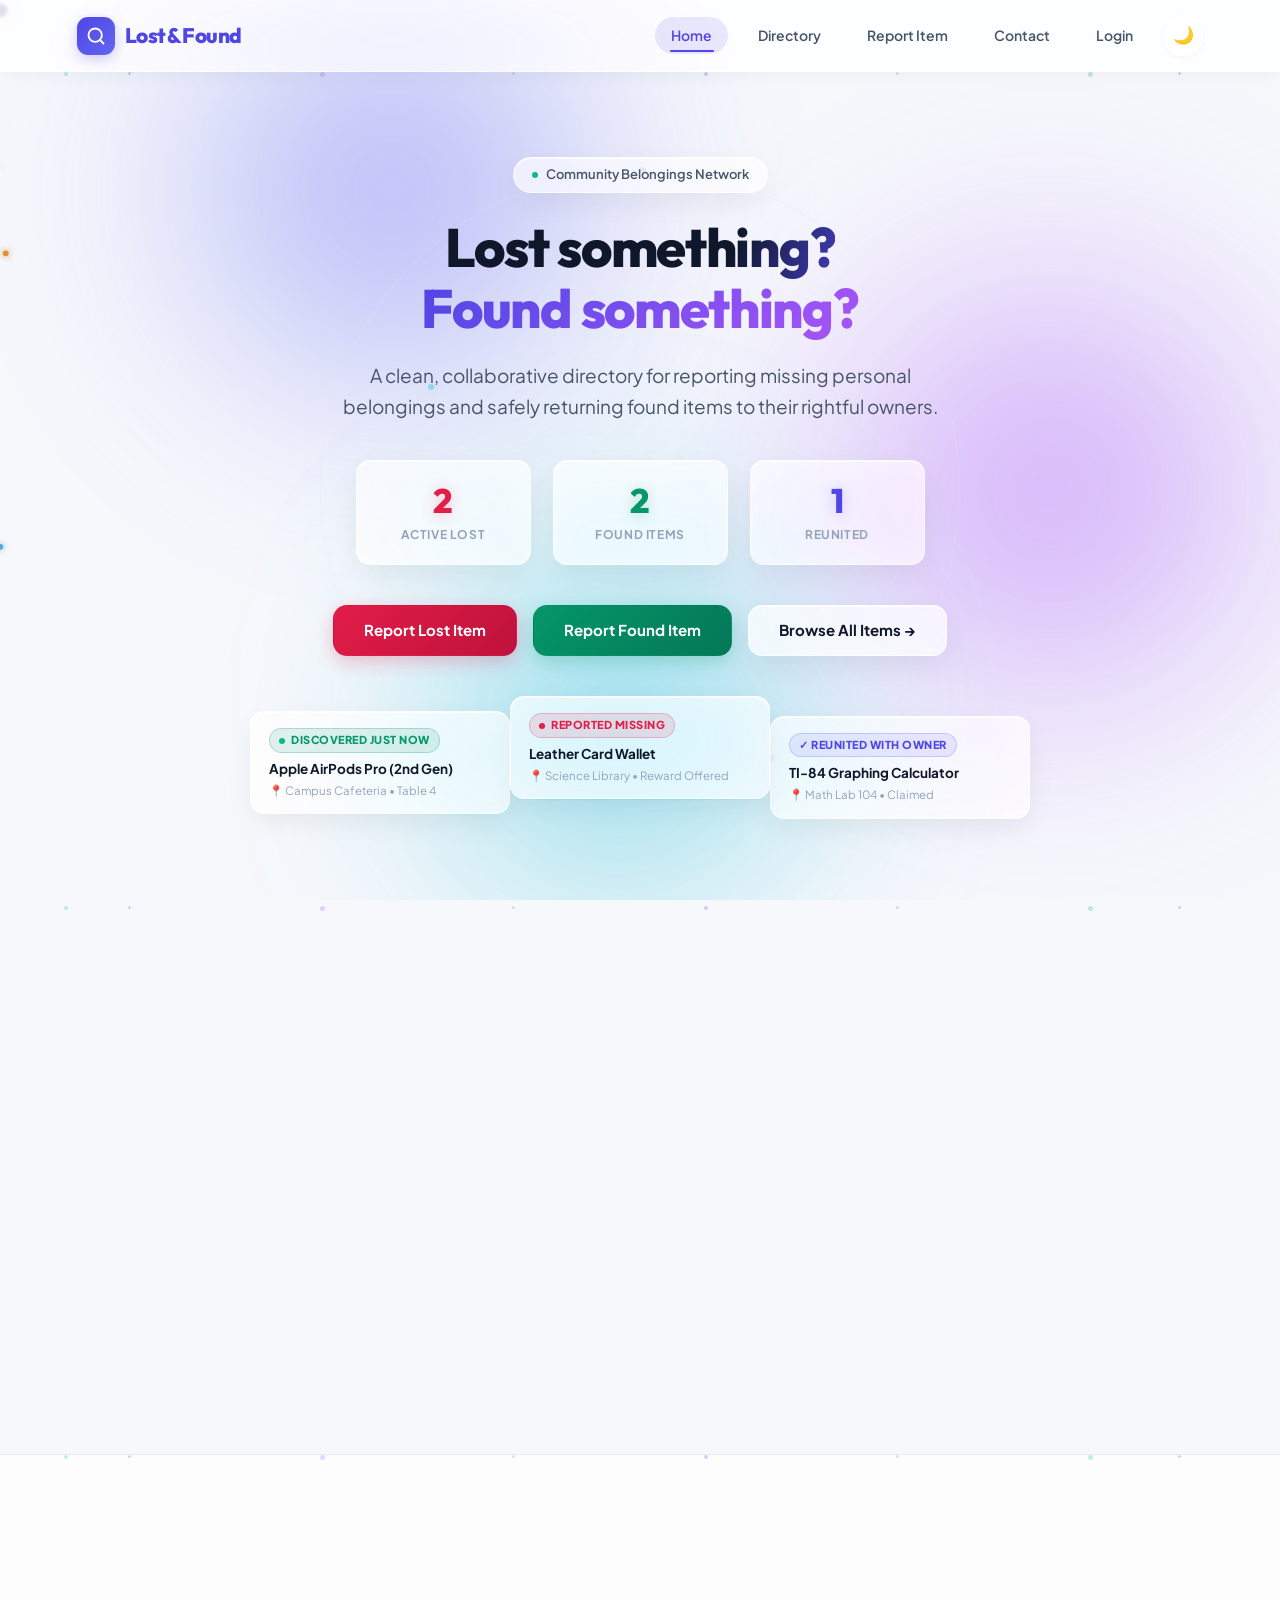
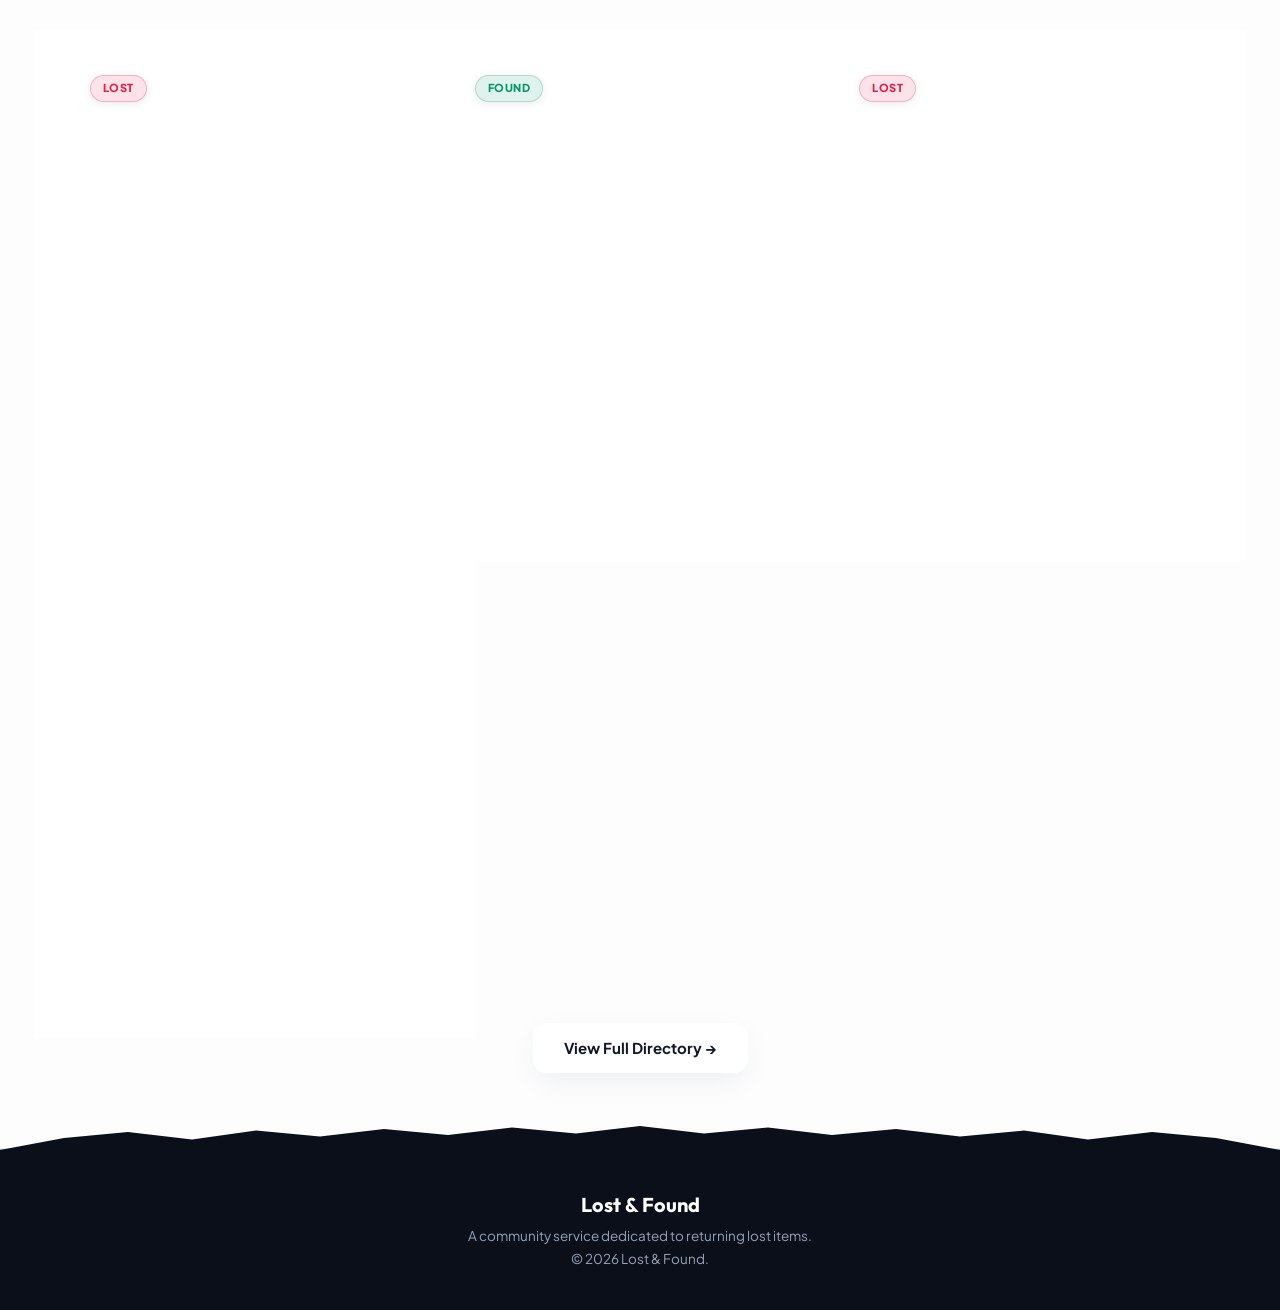
==== commit b6ca5c77: "fix(vercel): modernize serverless config, add api/index.py entrypoint, and resilient fallback data" ====
--- a/index.html
+++ b/index.html
@@ -170,101 +170,103 @@
 
     <script src="app.js"></script>
     <script>
+        function renderRecentItems(items) {
+            const container = document.getElementById('recentItemsGrid');
+            if (!items || items.length === 0) {
+                container.innerHTML = `
+                    <div class="empty-state">
+                        <svg class="empty-state-svg" viewBox="0 0 24 24" fill="none" stroke="currentColor" stroke-width="1.8" stroke-linecap="round" stroke-linejoin="round">
+                            <circle cx="12" cy="12" r="10"></circle>
+                            <line x1="8" y1="12" x2="16" y2="12"></line>
+                        </svg>
+                        <h3>No active items right now</h3>
+                        <p>Be the first one to post a lost or found report in your area!</p>
+                        <a href="report.html" class="button browse-button">Report Item</a>
+                    </div>
+                `;
+                return;
+            }
+
+            const recent = items.slice(0, 6);
+            container.innerHTML = recent.map((item, index) => {
+                const typeClass = item.type === 'lost' ? 'lost' : 'found';
+                const typeLabel = item.type === 'lost' ? 'Lost' : 'Found';
+                const imageHtml = item.image_url 
+                    ? `<img src="${item.image_url}" alt="${escapeHtml(item.title)}">`
+                    : getCategorySVG(item.category);
+
+                return `
+                    <div class="item-card" style="animation-delay: ${index * 60}ms;">
+                        <div class="item-card-image-wrap">
+                            <div class="item-badge-top">
+                                <span class="status-badge ${typeClass}">${typeLabel}</span>
+                            </div>
+                            ${imageHtml}
+                        </div>
+                        <div class="item-card-body">
+                            <div class="item-category-tag">${escapeHtml(item.category)}</div>
+                            <h3 class="item-card-title">${escapeHtml(item.title)}</h3>
+                            <p class="item-card-desc">${escapeHtml(item.description || "No description provided.")}</p>
+                            
+                            <div class="item-meta-row">
+                                <svg viewBox="0 0 24 24" fill="none" stroke="currentColor" stroke-width="2" stroke-linecap="round" stroke-linejoin="round">
+                                    <path d="M21 10c0 7-9 13-9 13s-9-6-9-13a9 9 0 0 1 18 0z"></path>
+                                    <circle cx="12" cy="10" r="3"></circle>
+                                </svg>
+                                <span>${escapeHtml(item.location)}</span>
+                            </div>
+                            <div class="item-meta-row">
+                                <svg viewBox="0 0 24 24" fill="none" stroke="currentColor" stroke-width="2" stroke-linecap="round" stroke-linejoin="round">
+                                    <rect x="3" y="4" width="18" height="18" rx="2" ry="2"></rect>
+                                    <line x1="16" y1="2" x2="16" y2="6"></line>
+                                    <line x1="8" y1="2" x2="8" y2="6"></line>
+                                    <line x1="3" y1="10" x2="21" y2="10"></line>
+                                </svg>
+                                <span>${escapeHtml(item.item_date)}</span>
+                            </div>
+                            
+                            <div class="item-card-footer">
+                                <button class="btn-card-details" onclick='openItemModal(${JSON.stringify(item).replace(/'/g, "&#39;")})'>
+                                    View Details & Contact
+                                </button>
+                            </div>
+                        </div>
+                    </div>
+                `;
+            }).join('');
+        }
+
         async function loadStats() {
             try {
                 const res = await fetch('/api/stats');
+                if (!res.ok) throw new Error("Stats API unavailable");
                 const data = await res.json();
                 
                 animateNumber(document.getElementById('statLost'), 0, data.lost, 1000);
                 animateNumber(document.getElementById('statFound'), 0, data.found, 1000);
                 animateNumber(document.getElementById('statResolved'), 0, data.resolved, 1000);
             } catch (err) {
-                console.error("Failed to load stats:", err);
+                const fallbackList = typeof getLocalOrFallbackItems === 'function' ? getLocalOrFallbackItems() : [];
+                const lostCount = fallbackList.filter(i => i.type === 'lost' && i.status === 'open').length;
+                const foundCount = fallbackList.filter(i => i.type === 'found' && i.status === 'open').length;
+                const resolvedCount = fallbackList.filter(i => i.status === 'resolved').length;
+                animateNumber(document.getElementById('statLost'), 0, lostCount || 2, 800);
+                animateNumber(document.getElementById('statFound'), 0, foundCount || 2, 800);
+                animateNumber(document.getElementById('statResolved'), 0, resolvedCount || 1, 800);
             }
         }
 
         async function loadRecentItems() {
-            const container = document.getElementById('recentItemsGrid');
             try {
                 const res = await fetch('/api/items?status=open');
+                if (!res.ok) throw new Error("Items API unavailable");
                 const items = await res.json();
-
-                if (!items || items.length === 0) {
-                    container.innerHTML = `
-                        <div class="empty-state">
-                            <svg class="empty-state-svg" viewBox="0 0 24 24" fill="none" stroke="currentColor" stroke-width="1.8" stroke-linecap="round" stroke-linejoin="round">
-                                <circle cx="12" cy="12" r="10"></circle>
-                                <line x1="8" y1="12" x2="16" y2="12"></line>
-                            </svg>
-                            <h3>No active items right now</h3>
-                            <p>Be the first one to post a lost or found report in your area!</p>
-                            <a href="report.html" class="button browse-button">Report Item</a>
-                        </div>
-                    `;
-                    return;
-                }
-
-                // Show up to 6 recent items with spotlight cards
-                const recent = items.slice(0, 6);
-                container.innerHTML = recent.map((item, index) => {
-                    const typeClass = item.type === 'lost' ? 'lost' : 'found';
-                    const typeLabel = item.type === 'lost' ? 'Lost' : 'Found';
-                    const imageHtml = item.image_url 
-                        ? `<img src="${item.image_url}" alt="${escapeHtml(item.title)}">`
-                        : getCategorySVG(item.category);
-
-                    return `
-                        <div class="item-card" style="animation-delay: ${index * 60}ms;">
-                            <div class="item-card-image-wrap">
-                                <div class="item-badge-top">
-                                    <span class="status-badge ${typeClass}">${typeLabel}</span>
-                                </div>
-                                ${imageHtml}
-                            </div>
-                            <div class="item-card-body">
-                                <div class="item-category-tag">${escapeHtml(item.category)}</div>
-                                <h3 class="item-card-title">${escapeHtml(item.title)}</h3>
-                                <p class="item-card-desc">${escapeHtml(item.description || "No description provided.")}</p>
-                                
-                                <div class="item-meta-row">
-                                    <svg viewBox="0 0 24 24" fill="none" stroke="currentColor" stroke-width="2" stroke-linecap="round" stroke-linejoin="round">
-                                        <path d="M21 10c0 7-9 13-9 13s-9-6-9-13a9 9 0 0 1 18 0z"></path>
-                                        <circle cx="12" cy="10" r="3"></circle>
-                                    </svg>
-                                    <span>${escapeHtml(item.location)}</span>
-                                </div>
-                                <div class="item-meta-row">
-                                    <svg viewBox="0 0 24 24" fill="none" stroke="currentColor" stroke-width="2" stroke-linecap="round" stroke-linejoin="round">
-                                        <rect x="3" y="4" width="18" height="18" rx="2" ry="2"></rect>
-                                        <line x1="16" y1="2" x2="16" y2="6"></line>
-                                        <line x1="8" y1="2" x2="8" y2="6"></line>
-                                        <line x1="3" y1="10" x2="21" y2="10"></line>
-                                    </svg>
-                                    <span>${escapeHtml(item.item_date)}</span>
-                                </div>
-                                
-                                <div class="item-card-footer">
-                                    <button class="btn-card-details" onclick='openItemModal(${JSON.stringify(item).replace(/'/g, "&#39;")})'>
-                                        View Details & Contact
-                                    </button>
-                                </div>
-                            </div>
-                        </div>
-                    `;
-                }).join('');
-
+                renderRecentItems(items);
             } catch (err) {
-                container.innerHTML = `
-                    <div class="empty-state">
-                        <svg class="empty-state-svg" viewBox="0 0 24 24" fill="none" stroke="currentColor" stroke-width="1.8" stroke-linecap="round" stroke-linejoin="round">
-                            <polygon points="7.86 2 16.14 2 22 7.86 22 16.14 16.14 22 7.86 22 2 16.14 2 7.86 7.86 2"></polygon>
-                            <line x1="12" y1="8" x2="12" y2="12"></line>
-                            <line x1="12" y1="16" x2="12.01" y2="16"></line>
-                        </svg>
-                        <h3>Could not load items</h3>
-                        <p>Server connection unavailable. Please check that the Flask server is running.</p>
-                    </div>
-                `;
+                const fallbackItems = typeof getLocalOrFallbackItems === 'function' 
+                    ? getLocalOrFallbackItems({ status: 'open' }) 
+                    : [];
+                renderRecentItems(fallbackItems);
             }
         }
 
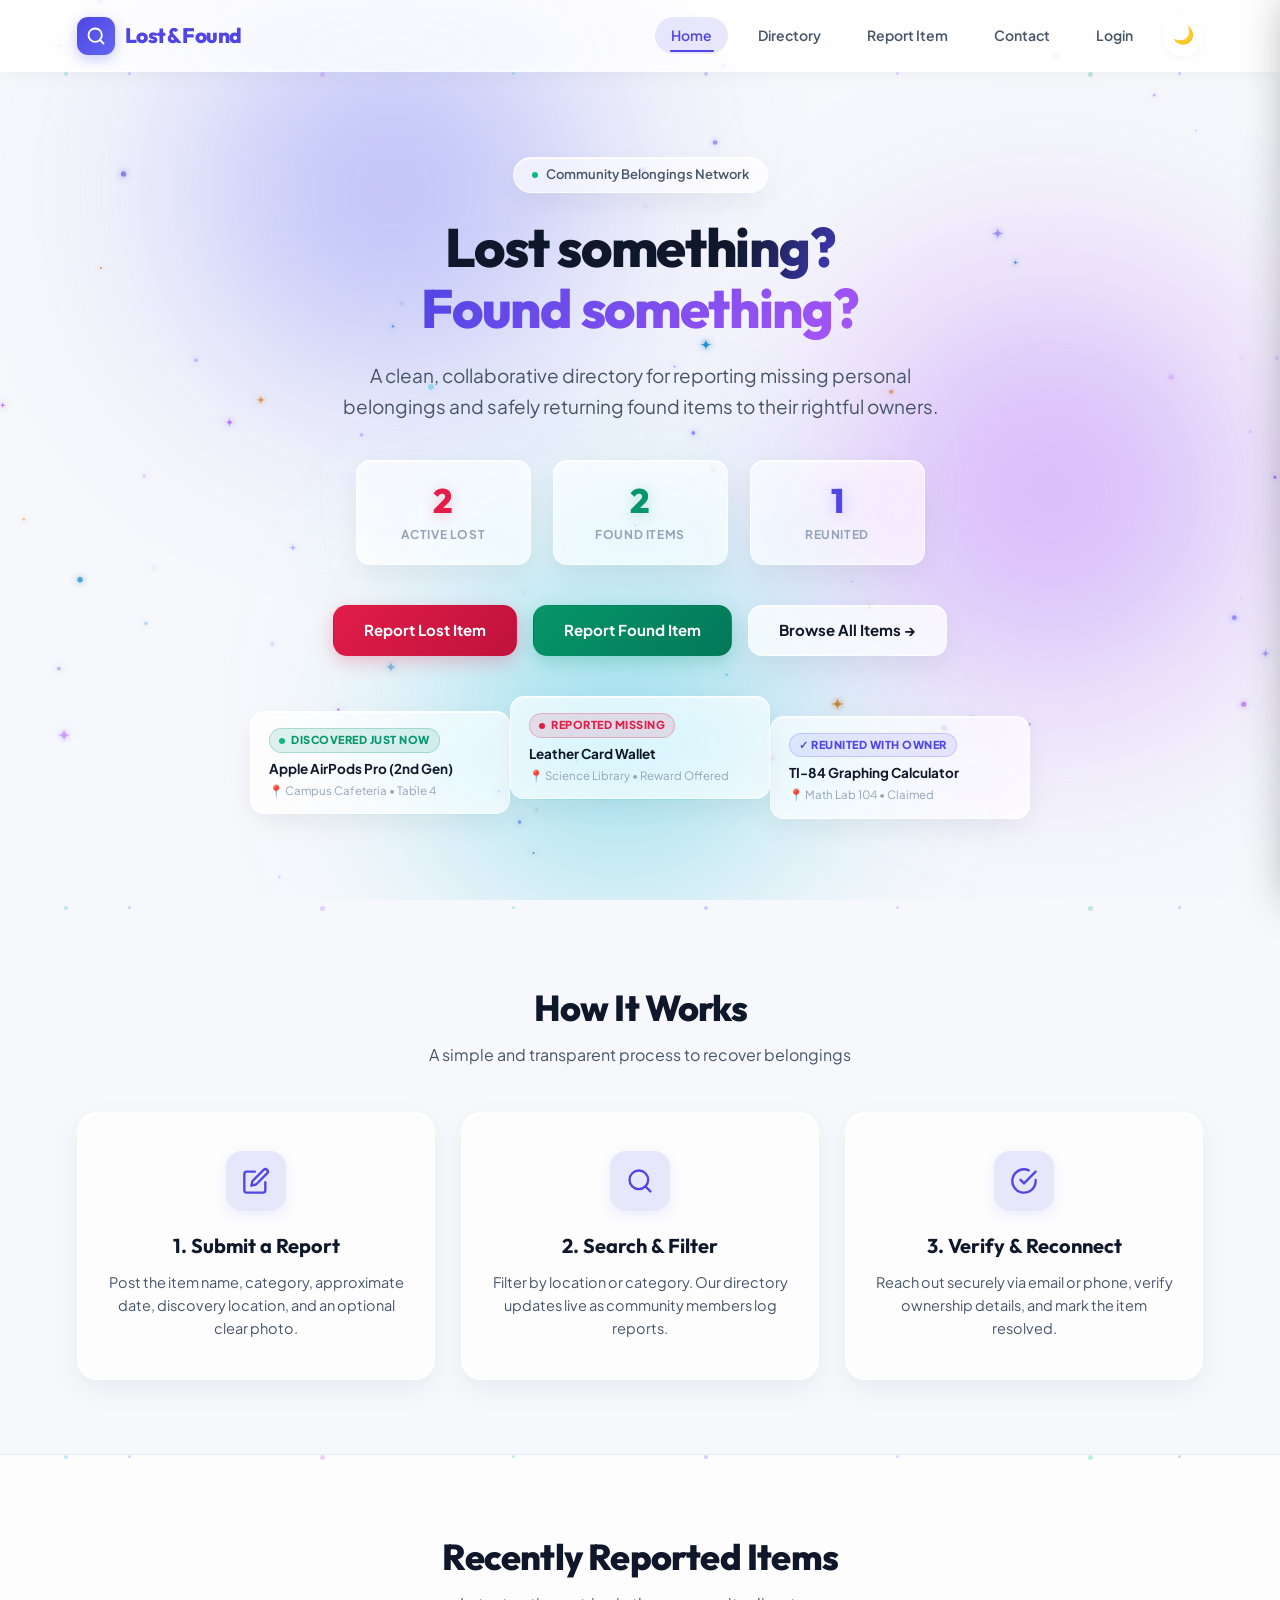
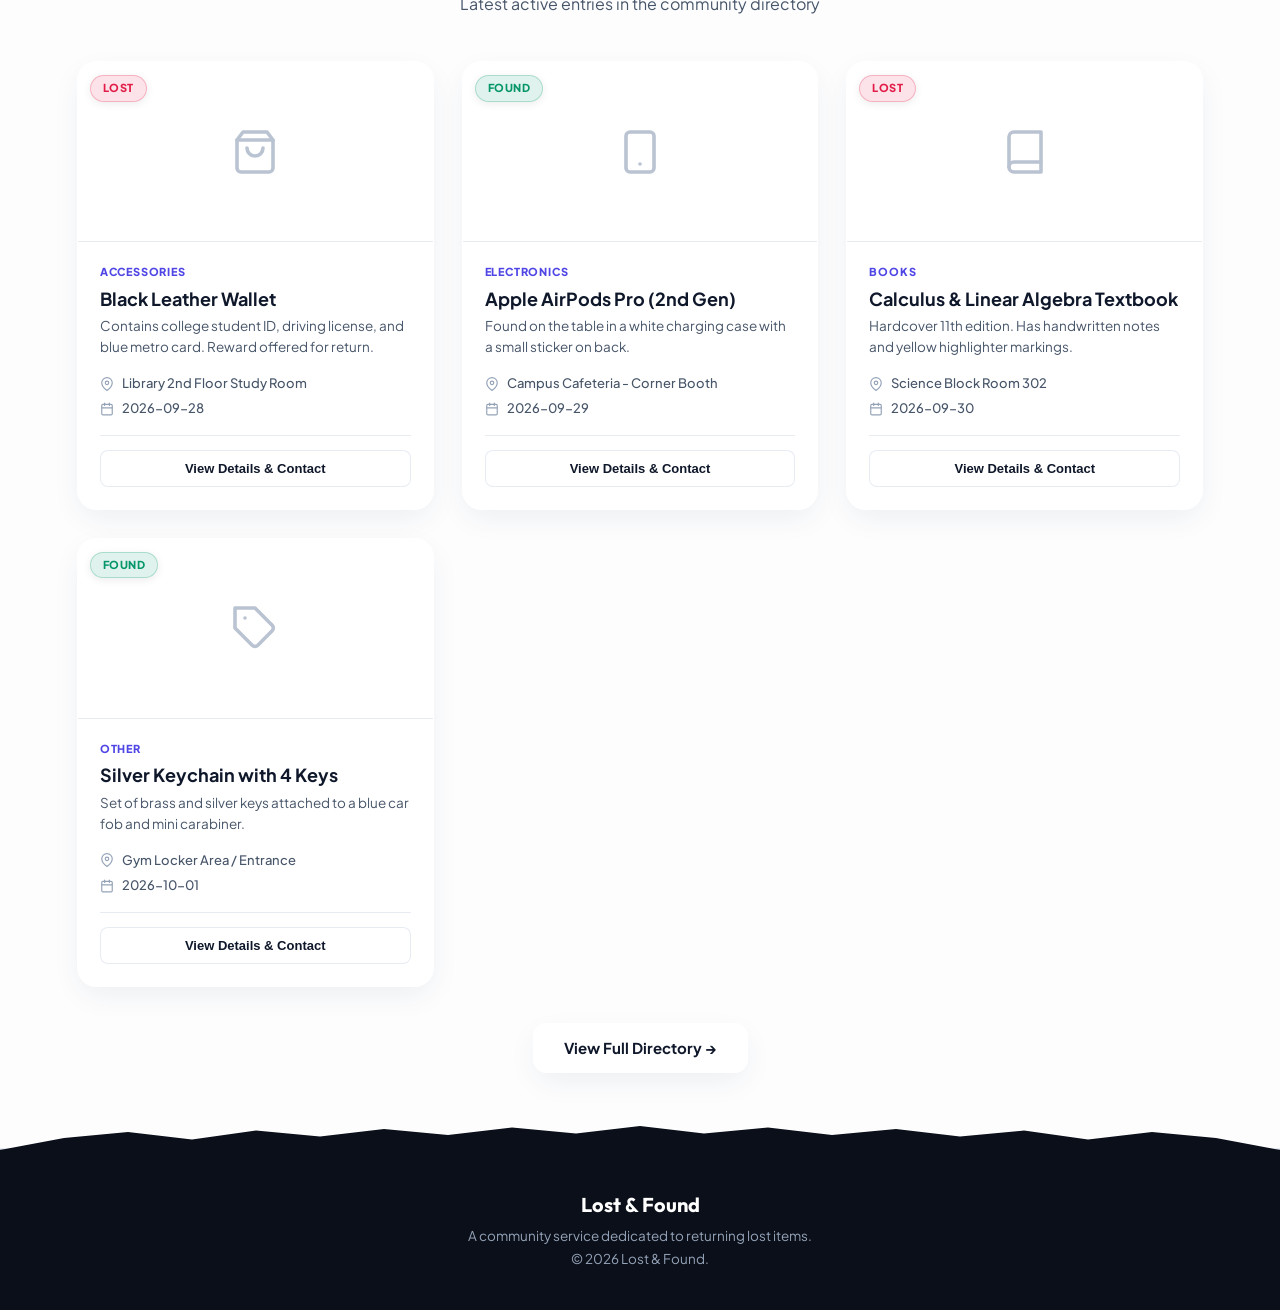
==== commit 1ac56434: "fix(responsive): align and optimize layout for Android, iOS/Apple, macOS, and all browsers" ====
--- a/index.html
+++ b/index.html
@@ -2,7 +2,11 @@
 <html lang="en">
 <head>
     <meta charset="UTF-8">
-    <meta name="viewport" content="width=device-width, initial-scale=1.0">
+    <meta name="viewport" content="width=device-width, initial-scale=1.0, viewport-fit=cover">
+    <meta name="apple-mobile-web-app-capable" content="yes">
+    <meta name="apple-mobile-web-app-status-bar-style" content="default">
+    <meta name="theme-color" content="#4f46e5" media="(prefers-color-scheme: light)">
+    <meta name="theme-color" content="#060911" media="(prefers-color-scheme: dark)">
     <title>Lost & Found - Campus & Community Directory</title>
     <link rel="stylesheet" href="style.css">
 </head>
@@ -27,6 +31,12 @@
             <a href="contact.html">Contact</a>
             <a href="login.html">Login</a>
         </div>
+
+        <button class="nav-hamburger-btn" id="navHamburgerBtn" type="button" aria-label="Toggle navigation menu" aria-expanded="false">
+            <span class="hamburger-bar"></span>
+            <span class="hamburger-bar"></span>
+            <span class="hamburger-bar"></span>
+        </button>
     </nav>
 
     <!-- Hero Section -->
--- a/style.css
+++ b/style.css
@@ -1,6 +1,13 @@
 @import url('https://fonts.googleapis.com/css2?family=Plus+Jakarta+Sans:wght@400;500;600;700;800&family=Outfit:wght@500;600;700;800&display=swap');
 
 :root {
+    /* Safe Area Insets for iOS Notch / Dynamic Island / Android Navigation bar */
+    --safe-top: env(safe-area-inset-top, 0px);
+    --safe-bottom: env(safe-area-inset-bottom, 0px);
+    --safe-left: env(safe-area-inset-left, 0px);
+    --safe-right: env(safe-area-inset-right, 0px);
+    --nav-height: 72px;
+
     --primary: #4f46e5;
     --primary-hover: #4338ca;
     --primary-light: rgba(79, 70, 229, 0.12);
@@ -36,7 +43,7 @@
     --text-muted: #94a3b8;
     --border-color: rgba(226, 232, 240, 0.8);
     --border-hover: rgba(99, 102, 241, 0.4);
-    --nav-bg: rgba(255, 255, 255, 0.8);
+    --nav-bg: rgba(255, 255, 255, 0.85);
     --input-bg: rgba(255, 255, 255, 0.75);
     --pills-bg: rgba(241, 245, 249, 0.75);
     --footer-bg: #0b0f19;
@@ -92,7 +99,7 @@
     --text-muted: #64748b;
     --border-color: rgba(255, 255, 255, 0.1);
     --border-hover: rgba(129, 140, 248, 0.45);
-    --nav-bg: rgba(6, 9, 17, 0.75);
+    --nav-bg: rgba(6, 9, 17, 0.85);
     --input-bg: rgba(15, 23, 42, 0.7);
     --pills-bg: rgba(15, 23, 42, 0.8);
     --footer-bg: #03050a;
@@ -102,27 +109,56 @@
     --shadow-lg: 0 20px 50px -4px rgba(0, 0, 0, 0.75);
 }
 
-* {
+*, *::before, *::after {
     margin: 0;
     padding: 0;
     box-sizing: border-box;
+    -webkit-tap-highlight-color: transparent;
 }
 
 html {
     scroll-behavior: smooth;
+    -webkit-text-size-adjust: 100%;
+    text-size-adjust: 100%;
+    overflow-x: hidden;
+    width: 100%;
 }
 
 body {
-    font-family: 'Plus Jakarta Sans', -apple-system, BlinkMacSystemFont, "Segoe UI", Roboto, sans-serif;
+    font-family: 'Plus Jakarta Sans', -apple-system, BlinkMacSystemFont, "SF Pro Display", "SF Pro Text", "Segoe UI", Roboto, "Helvetica Neue", Arial, sans-serif;
     background-color: var(--bg-page);
     color: var(--text-primary);
     line-height: 1.5;
     min-height: 100vh;
+    min-height: 100dvh;
     display: flex;
     flex-direction: column;
     overflow-x: hidden;
+    width: 100%;
     position: relative;
+    -webkit-font-smoothing: antialiased;
+    -moz-osx-font-smoothing: grayscale;
+    text-rendering: optimizeLegibility;
     transition: background-color 0.35s ease, color 0.35s ease;
+}
+
+/* Subtle modern cross-platform scrollbar */
+::-webkit-scrollbar {
+    width: 8px;
+    height: 8px;
+}
+
+::-webkit-scrollbar-track {
+    background: transparent;
+}
+
+::-webkit-scrollbar-thumb {
+    background: rgba(148, 163, 184, 0.35);
+    border-radius: var(--radius-full);
+}
+
+::-webkit-scrollbar-thumb:hover {
+    background: var(--primary);
 }
 
 /* ---------------- Live Animated Ambient Aurora & Sparkle Canvas ---------------- */
@@ -212,11 +248,13 @@
 
 /* ---------------- Navigation Bar (Frosted Glass) ---------------- */
 nav {
-    height: 72px;
+    height: var(--nav-height, 72px);
     display: flex;
     align-items: center;
     justify-content: space-between;
-    padding: 0 6%;
+    padding-left: max(6%, var(--safe-left));
+    padding-right: max(6%, var(--safe-right));
+    padding-top: var(--safe-top);
     background-color: var(--nav-bg);
     backdrop-filter: blur(20px) saturate(180%);
     -webkit-backdrop-filter: blur(20px) saturate(180%);
@@ -420,6 +458,200 @@
 
 .btn-nav-logout:hover {
     background: var(--lost-bg);
+}
+
+/* ---------------- Mobile Hamburger Button ---------------- */
+.nav-hamburger-btn {
+    display: none;
+    background: var(--glass-bg);
+    backdrop-filter: blur(14px);
+    -webkit-backdrop-filter: blur(14px);
+    border: 1px solid var(--glass-border);
+    width: 44px;
+    height: 44px;
+    min-width: 44px;
+    min-height: 44px;
+    border-radius: var(--radius-md);
+    cursor: pointer;
+    padding: 11px 9px;
+    flex-direction: column;
+    justify-content: space-between;
+    align-items: center;
+    z-index: 105;
+    touch-action: manipulation;
+    transition: transform 0.2s var(--ease-spring), border-color 0.2s ease, background-color 0.2s ease;
+}
+
+.nav-hamburger-btn:active {
+    transform: scale(0.92);
+}
+
+.hamburger-bar {
+    width: 22px;
+    height: 2.2px;
+    background-color: var(--text-primary);
+    border-radius: 2px;
+    transition: transform 0.28s var(--ease-spring), opacity 0.2s ease, background-color 0.2s ease;
+}
+
+.nav-hamburger-btn.active .hamburger-bar:nth-child(1) {
+    transform: translateY(7px) rotate(45deg);
+}
+
+.nav-hamburger-btn.active .hamburger-bar:nth-child(2) {
+    opacity: 0;
+    transform: scaleX(0);
+}
+
+.nav-hamburger-btn.active .hamburger-bar:nth-child(3) {
+    transform: translateY(-7px) rotate(-45deg);
+}
+
+/* ---------------- Mobile Navigation Drawer ---------------- */
+.mobile-nav-backdrop {
+    position: fixed;
+    inset: 0;
+    background: rgba(0, 0, 0, 0.55);
+    backdrop-filter: blur(8px);
+    -webkit-backdrop-filter: blur(8px);
+    z-index: 998;
+    opacity: 0;
+    pointer-events: none;
+    transition: opacity 0.3s ease;
+}
+
+.mobile-nav-backdrop.active {
+    opacity: 1;
+    pointer-events: auto;
+}
+
+.mobile-nav-drawer {
+    position: fixed;
+    top: 0;
+    right: 0;
+    bottom: 0;
+    width: min(86vw, 360px);
+    height: 100vh;
+    height: 100dvh;
+    background: var(--glass-modal-bg);
+    backdrop-filter: blur(35px) saturate(190%);
+    -webkit-backdrop-filter: blur(35px) saturate(190%);
+    border-left: 1px solid var(--glass-border);
+    box-shadow: -12px 0 40px rgba(0, 0, 0, 0.3);
+    z-index: 999;
+    display: flex;
+    flex-direction: column;
+    padding: max(22px, var(--safe-top)) 20px max(24px, var(--safe-bottom));
+    transform: translateX(105%);
+    transition: transform 0.35s var(--ease-spring);
+    overflow-y: auto;
+    -webkit-overflow-scrolling: touch;
+}
+
+.mobile-nav-drawer.active {
+    transform: translateX(0);
+}
+
+.mobile-nav-header {
+    display: flex;
+    align-items: center;
+    justify-content: space-between;
+    padding-bottom: 16px;
+    border-bottom: 1px solid var(--border-color);
+    margin-bottom: 18px;
+}
+
+.mobile-nav-close {
+    background: var(--input-bg);
+    border: 1px solid var(--border-color);
+    width: 38px;
+    height: 38px;
+    border-radius: 50%;
+    color: var(--text-primary);
+    display: flex;
+    align-items: center;
+    justify-content: center;
+    font-size: 16px;
+    font-weight: 700;
+    cursor: pointer;
+    touch-action: manipulation;
+    transition: background-color 0.2s ease, transform 0.2s ease;
+}
+
+.mobile-nav-close:active {
+    transform: scale(0.9);
+}
+
+.mobile-nav-links {
+    display: flex;
+    flex-direction: column;
+    gap: 6px;
+    flex: 1;
+}
+
+.mobile-nav-links a {
+    display: flex;
+    align-items: center;
+    gap: 12px;
+    padding: 13px 16px;
+    border-radius: var(--radius-md);
+    color: var(--text-primary);
+    text-decoration: none;
+    font-size: 15.5px;
+    font-weight: 600;
+    touch-action: manipulation;
+    transition: background-color 0.2s ease, color 0.2s ease, transform 0.2s ease;
+}
+
+.mobile-nav-links a svg {
+    width: 20px;
+    height: 20px;
+    color: var(--text-muted);
+    flex-shrink: 0;
+    transition: color 0.2s ease;
+}
+
+.mobile-nav-links a:hover,
+.mobile-nav-links a.active {
+    background: var(--primary-light);
+    color: var(--primary);
+}
+
+.mobile-nav-links a:hover svg,
+.mobile-nav-links a.active svg {
+    color: var(--primary);
+}
+
+.mobile-nav-actions {
+    margin-top: auto;
+    padding-top: 18px;
+    border-top: 1px solid var(--border-color);
+    display: flex;
+    flex-direction: column;
+    gap: 12px;
+}
+
+.mobile-theme-row {
+    display: flex;
+    align-items: center;
+    justify-content: space-between;
+    padding: 10px 14px;
+    background: var(--input-bg);
+    border: 1px solid var(--border-color);
+    border-radius: var(--radius-md);
+    font-size: 14px;
+    font-weight: 600;
+    color: var(--text-primary);
+}
+
+.mobile-nav-user-box {
+    display: flex;
+    align-items: center;
+    justify-content: space-between;
+    padding: 12px 14px;
+    background: var(--input-bg);
+    border: 1px solid var(--border-color);
+    border-radius: var(--radius-md);
 }
 
 /* ---------------- Live Ticker Marquee Bar (Frosted Glass) ---------------- */
@@ -2324,13 +2556,430 @@
     background: radial-gradient(circle, rgba(99, 102, 241, 0.08) 0%, transparent 70%);
 }
 
+/* ==========================================================================
+   CROSS-BROWSER & MULTI-DEVICE RESPONSIVE SUITE
+   Compatible with: Android (Chrome, Samsung Internet, Firefox),
+   Apple iOS / iPadOS (Safari, Chrome, WebKit), macOS (Safari, Chrome, Firefox),
+   Windows (Edge, Chrome, Firefox), Linux
+   ========================================================================== */
+
+/* Touch-device behavior: remove hover locks and optimize touch targets */
+@media (hover: none) and (pointer: coarse) {
+    .cursor-glow-follower {
+        display: none !important;
+    }
+    
+    .floating-showcase-card:hover,
+    .item-card:hover,
+    .stat-card:hover,
+    .contact-info-card:hover,
+    .step-card:hover,
+    .faq-card:hover {
+        transform: none !important;
+        box-shadow: var(--glass-shadow), var(--glass-shine) !important;
+    }
+
+    .button,
+    .btn-card-details,
+    .pill-btn,
+    .type-toggle-btn,
+    .nav-hamburger-btn,
+    .mobile-nav-close {
+        -webkit-tap-highlight-color: transparent;
+        touch-action: manipulation;
+    }
+
+    .button:active,
+    .btn-card-details:active,
+    .pill-btn:active,
+    .type-toggle-btn:active {
+        transform: scale(0.97) !important;
+    }
+}
+
+/* Tablet & Intermediate Screen Breakpoint (1024px) */
+@media (max-width: 1024px) {
+    nav {
+        padding-left: max(4%, var(--safe-left));
+        padding-right: max(4%, var(--safe-right));
+    }
+
+    .hero {
+        padding: 65px 20px 55px;
+    }
+
+    .hero h1 {
+        font-size: 46px;
+    }
+
+    .section {
+        padding: 60px 4%;
+    }
+
+    .items-grid {
+        grid-template-columns: repeat(auto-fill, minmax(min(100%, 260px), 1fr));
+        gap: 22px;
+    }
+
+    .orbit-ring-container {
+        width: 520px;
+        height: 520px;
+    }
+}
+
+/* Hero Showcase visibility check */
+@media (max-width: 860px) {
+    .hero-showcase {
+        display: none !important;
+    }
+}
+
+/* Mobile & Small Tablet Breakpoint (768px) */
 @media (max-width: 768px) {
-    nav { padding: 0 4%; }
-    .hero h1 { font-size: 36px; }
-    .form-row { grid-template-columns: 1fr; }
-    .filter-bar { flex-direction: column; align-items: stretch; }
-    .stat-card { min-width: 140px; padding: 14px 20px; }
-    .form-wrapper { padding: 26px 20px; }
-    .orbit-ring-container { width: 400px; height: 400px; }
-    .cursor-glow-follower { display: none; }
+    :root {
+        --nav-height: 64px;
+    }
+
+    /* Input zoom fix for iOS Safari */
+    input, select, textarea, .form-control {
+        font-size: 16px !important; /* Prevents auto-zoom on iPhone/iPad */
+    }
+
+    /* Navigation Bar */
+    nav {
+        height: var(--nav-height);
+        padding-left: max(4%, var(--safe-left));
+        padding-right: max(4%, var(--safe-right));
+    }
+
+    .nav-links {
+        display: none !important;
+    }
+
+    .nav-hamburger-btn {
+        display: flex !important;
+    }
+
+    /* Hero Section */
+    .hero {
+        padding: 45px 16px 36px;
+    }
+
+    .hero-badge {
+        font-size: 12px;
+        padding: 6px 14px;
+        margin-bottom: 18px;
+    }
+
+    .hero h1 {
+        font-size: clamp(30px, 7.5vw, 40px);
+        letter-spacing: -0.6px;
+        line-height: 1.18;
+        margin-bottom: 16px;
+    }
+
+    .hero p {
+        font-size: 15.5px;
+        line-height: 1.55;
+        margin-bottom: 26px;
+        padding: 0 4px;
+    }
+
+    /* Buttons layout on mobile */
+    .buttons {
+        flex-direction: column;
+        align-items: stretch;
+        width: 100%;
+        max-width: 320px;
+        margin: 0 auto;
+        gap: 12px;
+    }
+
+    .button {
+        width: 100%;
+        padding: 13px 20px;
+        font-size: 15px;
+        min-height: 48px;
+    }
+
+    /* Stats Cards on mobile */
+    .stats-container {
+        display: grid;
+        grid-template-columns: repeat(3, 1fr);
+        gap: 10px;
+        max-width: 100%;
+        margin: 0 auto 32px;
+        padding: 0;
+    }
+
+    .stat-card {
+        min-width: 0;
+        padding: 14px 8px;
+        border-radius: var(--radius-md);
+    }
+
+    .stat-number {
+        font-size: 24px;
+    }
+
+    .stat-label {
+        font-size: 10px;
+        letter-spacing: 0.3px;
+        margin-top: 2px;
+    }
+
+    /* Orbit rings scaled to never cause horizontal overflow */
+    .orbit-ring-container {
+        width: 320px;
+        height: 320px;
+    }
+
+    .cursor-glow-follower {
+        display: none !important;
+    }
+
+    /* Section padding */
+    .section {
+        padding: 44px 16px;
+    }
+
+    .section-header {
+        margin-bottom: 28px;
+    }
+
+    .section-header h2 {
+        font-size: 26px;
+        letter-spacing: -0.5px;
+    }
+
+    .section-header p {
+        font-size: 14.5px;
+    }
+
+    /* How It Works Steps */
+    .steps-grid {
+        grid-template-columns: 1fr;
+        gap: 16px;
+    }
+
+    .step-card {
+        padding: 26px 20px;
+    }
+
+    /* Items Directory Grid */
+    .items-grid {
+        grid-template-columns: 1fr;
+        gap: 18px;
+    }
+
+    .item-card-body {
+        padding: 18px 16px;
+    }
+
+    .item-card-title {
+        font-size: 17px;
+    }
+
+    .item-card-image-wrap {
+        height: 190px;
+    }
+
+    /* Search & Filter Toolbar */
+    .filter-bar {
+        flex-direction: column;
+        align-items: stretch;
+        padding: 16px 14px;
+        gap: 12px;
+        border-radius: var(--radius-md);
+        margin-bottom: 24px;
+    }
+
+    .search-box {
+        min-width: 0;
+        width: 100%;
+    }
+
+    .search-box input {
+        padding: 12px 14px 12px 40px;
+    }
+
+    .filter-group {
+        flex-direction: column;
+        align-items: stretch;
+        width: 100%;
+        gap: 10px;
+    }
+
+    .type-pills {
+        width: 100%;
+        display: flex;
+    }
+
+    .pill-btn {
+        flex: 1;
+        text-align: center;
+        padding: 9px 8px;
+        font-size: 13px;
+    }
+
+    .filter-select {
+        width: 100%;
+        min-height: 44px;
+    }
+
+    /* Forms */
+    .form-wrapper {
+        padding: 24px 16px;
+        border-radius: var(--radius-md);
+        width: 100%;
+    }
+
+    .form-title-group {
+        margin-bottom: 20px;
+    }
+
+    .form-title-group h2 {
+        font-size: 24px;
+    }
+
+    .form-row {
+        grid-template-columns: 1fr;
+        gap: 14px;
+    }
+
+    .type-toggle-container {
+        gap: 4px;
+    }
+
+    .type-toggle-btn {
+        padding: 11px 8px;
+        font-size: 13px;
+    }
+
+    .photo-upload-zone {
+        padding: 22px 14px;
+    }
+
+    /* Modal on mobile */
+    .modal-overlay {
+        padding: 10px;
+        align-items: flex-end;
+    }
+
+    .modal-content {
+        padding: 24px 16px;
+        max-width: 100%;
+        width: 100%;
+        max-height: calc(100dvh - 20px);
+        max-height: calc(100vh - 20px);
+        border-radius: var(--radius-lg) var(--radius-lg) 0 0;
+        margin: 0;
+        -webkit-overflow-scrolling: touch;
+        overscroll-behavior: contain;
+    }
+
+    .modal-close-btn {
+        top: 14px;
+        right: 14px;
+        width: 36px;
+        height: 36px;
+    }
+
+    /* Contact Page */
+    .contact-info-grid {
+        grid-template-columns: 1fr;
+        gap: 14px;
+        margin-bottom: 30px;
+    }
+
+    .contact-info-card {
+        padding: 22px 18px;
+    }
+
+    .faq-grid {
+        grid-template-columns: 1fr;
+        gap: 14px;
+    }
+
+    .faq-card {
+        padding: 20px 16px;
+    }
+
+    /* Toast Notification */
+    .toast-container {
+        left: 14px;
+        right: 14px;
+        bottom: max(14px, var(--safe-bottom));
+        width: auto;
+    }
+
+    .toast {
+        width: 100%;
+        justify-content: center;
+        padding: 12px 16px;
+        font-size: 13px;
+    }
+
+    /* Live Activity Marquee Ticker */
+    .live-ticker-wrap {
+        height: 38px;
+        font-size: 12px;
+    }
+
+    .ticker-label-box {
+        padding-left: 12px;
+        padding-right: 10px;
+    }
+
+    .ticker-label {
+        font-size: 10px;
+        padding: 3px 8px;
+    }
+
+    /* Footer */
+    footer {
+        padding: 32px 16px max(28px, calc(16px + var(--safe-bottom)));
+    }
+}
+
+/* Small Android & iPhone SE Breakpoint (380px and under) */
+@media (max-width: 380px) {
+    .logo-text {
+        font-size: 18px;
+    }
+
+    .logo-icon-svg {
+        width: 34px;
+        height: 34px;
+    }
+
+    .hero h1 {
+        font-size: 28px;
+    }
+
+    .stats-container {
+        gap: 6px;
+    }
+
+    .stat-card {
+        padding: 10px 4px;
+    }
+
+    .stat-number {
+        font-size: 20px;
+    }
+
+    .stat-label {
+        font-size: 9px;
+    }
+
+    .type-toggle-btn {
+        font-size: 12px;
+        padding: 10px 4px;
+    }
+
+    .pill-btn {
+        font-size: 12px;
+        padding: 7px 4px;
+    }
 }
